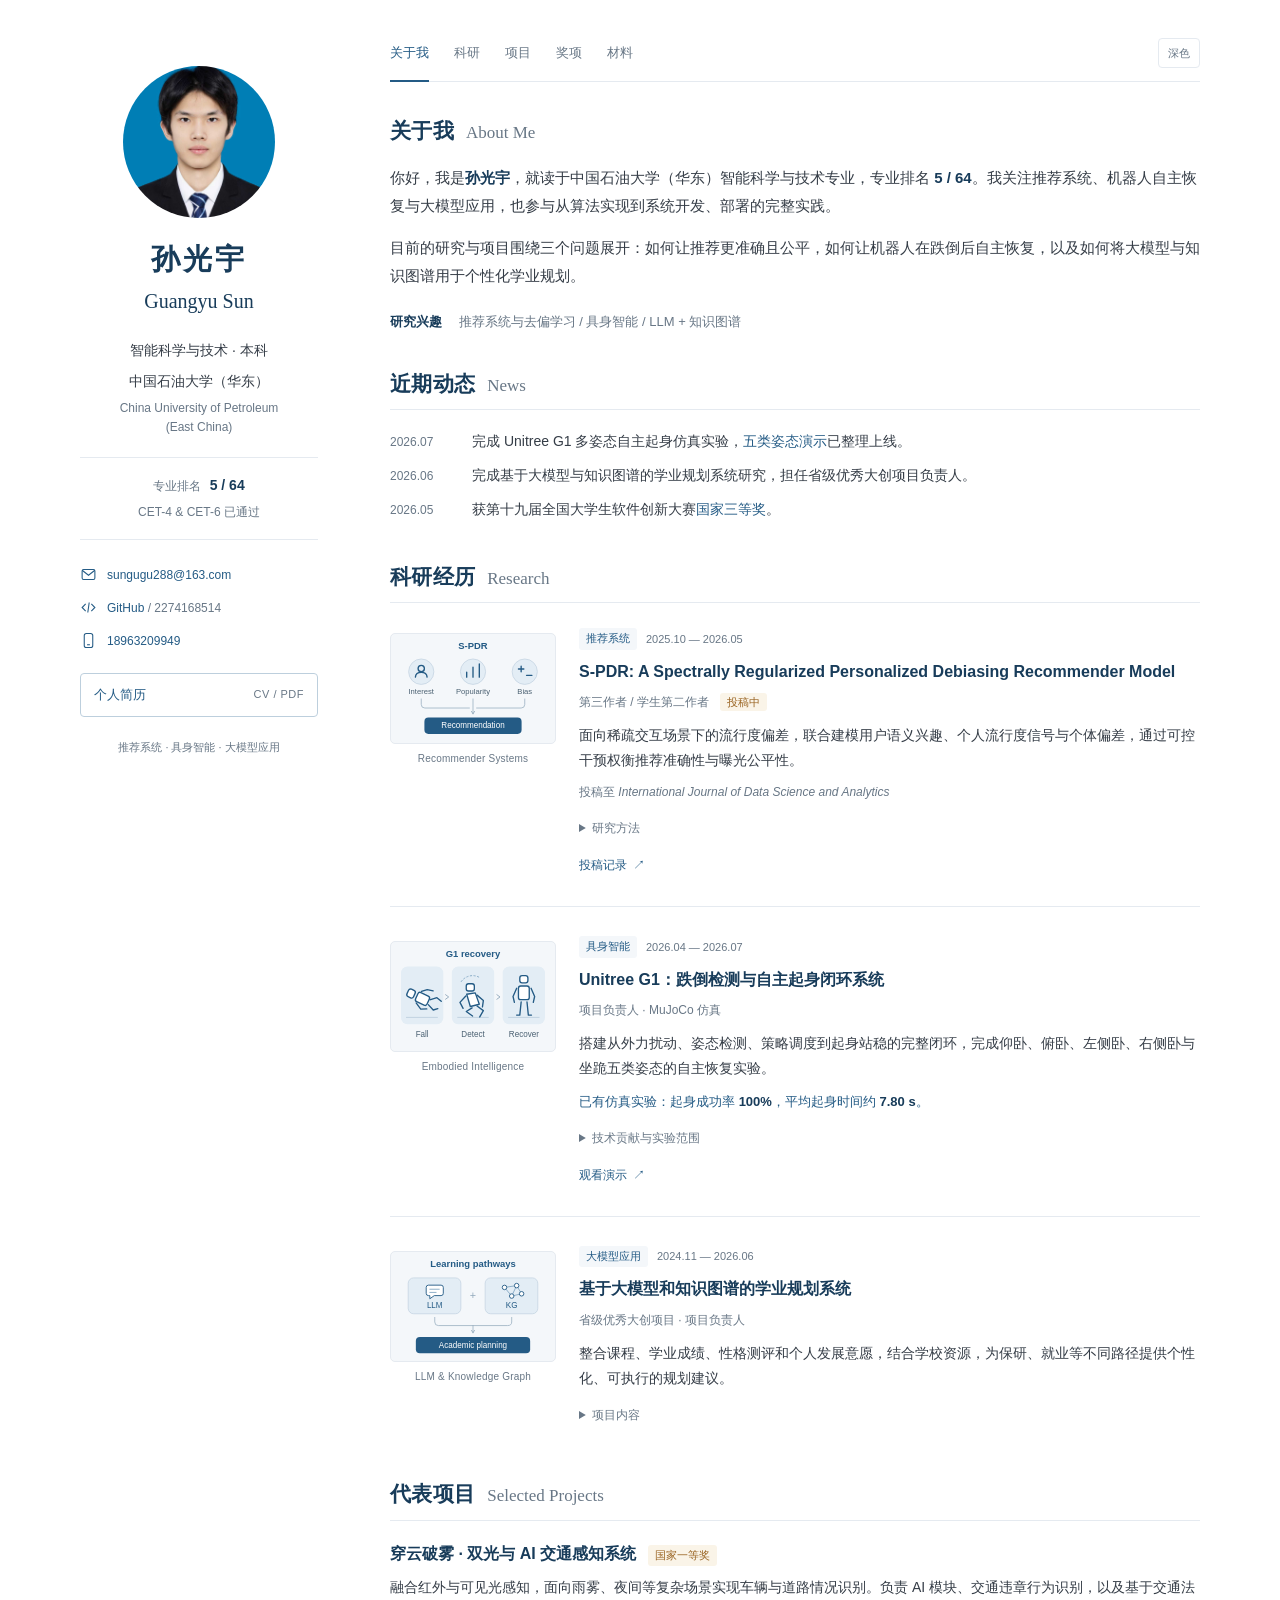
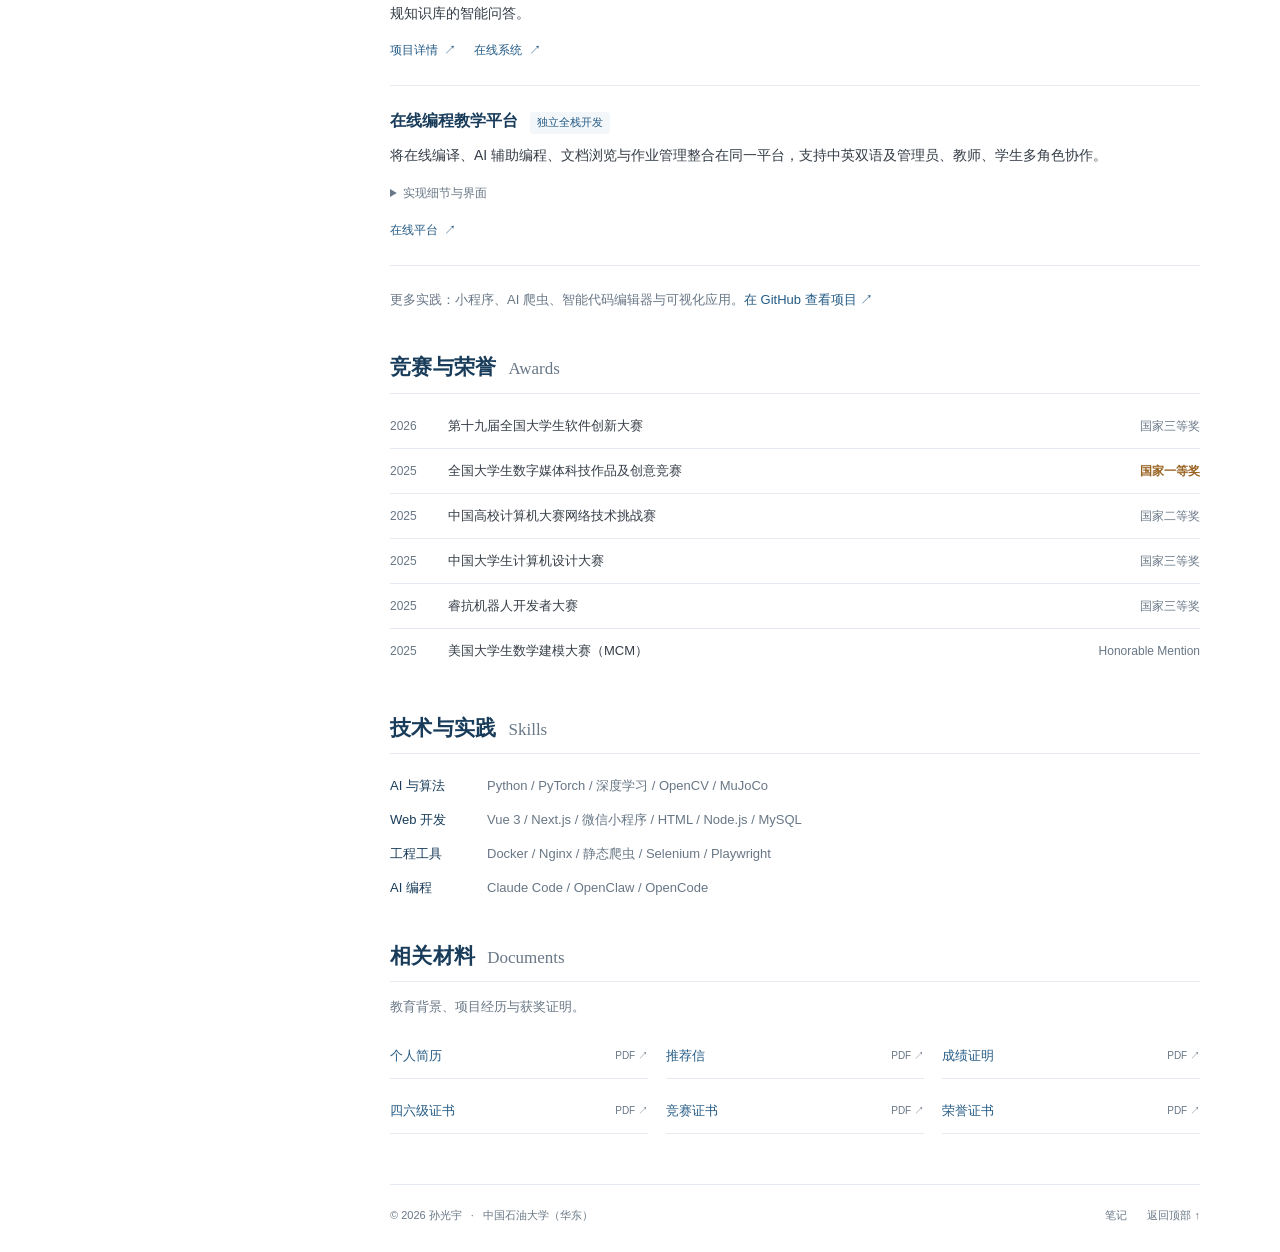
==== index.html @ 255c6a59 "Build academic personal website for GitHub Pages" ====
<!DOCTYPE html>
<html lang="zh-CN">
<head>
    <meta charset="UTF-8">
    <meta name="viewport" content="width=device-width, initial-scale=1.0">
    <meta name="description" content="孙光宇，中国石油大学（华东）智能科学与技术专业。研究兴趣包括推荐系统、具身智能与大模型应用，记录科研经历、项目与竞赛成果。">
    <meta name="theme-color" content="#ffffff">
    <title>孙光宇 Guangyu Sun | 个人主页</title>
    <link rel="icon" href="assets/images/favicon.svg" type="image/svg+xml">
    <link rel="stylesheet" href="css/style.css?v=20260930">
    <script src="js/script.js?v=20260930" defer></script>
</head>
<body id="home">
    <a class="skip-link" href="#about">跳到正文</a>
    <div class="page-wrapper">
        <aside class="sidebar" aria-label="个人资料">
            <div class="profile">
                <img class="avatar" src="assets/images/profile.jpg" alt="孙光宇的照片" width="152" height="152" fetchpriority="high">
                <h1>孙光宇</h1>
                <p class="english-name" lang="en">Guangyu Sun</p>
                <p class="degree">智能科学与技术 · 本科</p>
                <p class="affiliation">中国石油大学（华东）</p>
                <p class="affiliation-en" lang="en">China University of Petroleum<br>(East China)</p>
                <div class="profile-facts">
                    <span>专业排名 <strong>5 / 64</strong></span>
                    <span>CET-4 &amp; CET-6 已通过</span>
                </div>
                <div class="contact" id="contact">
                    <a href="mailto:sungugu288@163.com"><svg viewBox="0 0 24 24" aria-hidden="true"><rect x="3" y="5" width="18" height="14" rx="2"/><path d="m3 6 9 7 9-7"/></svg><span>sungugu288@163.com</span></a>
                    <a href="https://github.com/2274168514" target="_blank" rel="noopener noreferrer"><svg viewBox="0 0 24 24" aria-hidden="true"><path d="m8 7-5 5 5 5m8-10 5 5-5 5m-3-12-2 14"/></svg><span>GitHub <span class="link-hint">/ 2274168514</span></span></a>
                    <a href="tel:18963209949"><svg viewBox="0 0 24 24" aria-hidden="true"><rect x="6" y="2" width="12" height="20" rx="3"/><path d="M10 18h4"/></svg><span>18963209949</span></a>
                </div>
                <a class="cv-link" href="assets/proofs/resume.pdf" target="_blank" rel="noopener noreferrer">个人简历 <span>CV / PDF</span></a>
                <p class="profile-note">推荐系统 · 具身智能 · 大模型应用</p>
            </div>
        </aside>

        <main class="main-content">
            <div class="nav-shell">
                <nav class="main-nav" aria-label="主页导航">
                    <a href="#about" class="active" aria-current="location">关于我</a>
                    <a href="#research">科研</a>
                    <a href="#projects">项目</a>
                    <a href="#achievements">奖项</a>
                    <a href="#materials">材料</a>
                </nav>
                <button class="theme-toggle" type="button" aria-label="切换为深色模式" aria-pressed="false" hidden>深色</button>
            </div>

            <section id="about" class="section about-section" aria-labelledby="about-title">
                <h2 id="about-title">关于我 <span lang="en">About Me</span></h2>
                <p>你好，我是<strong>孙光宇</strong>，就读于中国石油大学（华东）智能科学与技术专业，专业排名 <strong>5 / 64</strong>。我关注推荐系统、机器人自主恢复与大模型应用，也参与从算法实现到系统开发、部署的完整实践。</p>
                <p>目前的研究与项目围绕三个问题展开：如何让推荐更准确且公平，如何让机器人在跌倒后自主恢复，以及如何将大模型与知识图谱用于个性化学业规划。</p>
                <p class="interest-line"><span>研究兴趣</span> 推荐系统与去偏学习 / 具身智能 / LLM + 知识图谱</p>
            </section>

            <section id="news" class="section news-section" aria-labelledby="news-title">
                <h2 id="news-title">近期动态 <span lang="en">News</span></h2>
                <ul class="news-list">
                    <li><time datetime="2026-07">2026.07</time><p>完成 Unitree G1 多姿态自主起身仿真实验，<a href="unitree-g1-videos.html">五类姿态演示</a>已整理上线。</p></li>
                    <li><time datetime="2026-06">2026.06</time><p>完成基于大模型与知识图谱的学业规划系统研究，担任省级优秀大创项目负责人。</p></li>
                    <li><time datetime="2026-05">2026.05</time><p>获第十九届全国大学生软件创新大赛<a href="assets/proofs/competition/software-innovation-third.jpg" target="_blank" rel="noopener noreferrer">国家三等奖</a>。</p></li>
                </ul>
            </section>

            <section id="research" class="section" aria-labelledby="research-title">
                <h2 id="research-title">科研经历 <span lang="en">Research</span></h2>
                <div class="research-list">
                    <article class="work-item">
                        <figure class="work-figure"><img src="assets/images/research-spdr.svg" alt="个性化去偏推荐研究的概念示意图" width="360" height="240" loading="lazy"><figcaption>Recommender Systems</figcaption></figure>
                        <div class="work-content">
                            <div class="work-meta"><span class="tag">推荐系统</span><span class="work-date">2025.10 — 2026.05</span></div>
                            <h3 lang="en">S-PDR: A Spectrally Regularized Personalized Debiasing Recommender Model</h3>
                            <p class="work-role">第三作者 / 学生第二作者 <span class="status">投稿中</span></p>
                            <p>面向稀疏交互场景下的流行度偏差，联合建模用户语义兴趣、个人流行度信号与个体偏差，通过可控干预权衡推荐准确性与曝光公平性。</p>
                            <p class="venue">投稿至 <em lang="en">International Journal of Data Science and Analytics</em></p>
                            <details><summary>研究方法</summary><div class="details-body"><p>利用相似用户邻域建模个人流行度，引入谱正则化超图编码器与显式先验引导解耦预测器，提升稀疏高阶交互下的表示稳定性与细粒度偏差信号分离能力。</p></div></details>
                            <div class="work-links"><a href="assets/proofs/paper/spdr-submission-proof.png" target="_blank" rel="noopener noreferrer">投稿记录 <span aria-hidden="true">↗</span></a></div>
                        </div>
                    </article>

                    <article class="work-item">
                        <figure class="work-figure"><a href="unitree-g1-videos.html" aria-label="查看 Unitree G1 仿真演示"><img src="assets/images/research-g1.svg" alt="从跌倒检测到自主恢复的概念示意图" width="360" height="240" loading="lazy"></a><figcaption>Embodied Intelligence</figcaption></figure>
                        <div class="work-content">
                            <div class="work-meta"><span class="tag">具身智能</span><span class="work-date">2026.04 — 2026.07</span></div>
                            <h3><a href="unitree-g1-videos.html">Unitree G1：跌倒检测与自主起身闭环系统</a></h3>
                            <p class="work-role">项目负责人 · MuJoCo 仿真</p>
                            <p>搭建从外力扰动、姿态检测、策略调度到起身站稳的完整闭环，完成仰卧、俯卧、左侧卧、右侧卧与坐跪五类姿态的自主恢复实验。</p>
                            <p class="result-line">已有仿真实验：起身成功率 <strong>100%</strong>，平均起身时间约 <strong>7.80 s</strong>。</p>
                            <details><summary>技术贡献与实验范围</summary><div class="details-body"><p>负责跌倒触发与检测、姿态识别、起身轨迹调度及控制效果优化。融合 qpos/qvel、躯干姿态、基座与头部高度、足端和身体接触状态，设计基于规则的 fall score 检测机制。</p><p>自主生成多姿态关键帧，通过插值构建 qpos/qvel 参考轨迹库；结合 G1 预训练 ONNX 跟踪器与保护逻辑，设置 pure PPO 失败基线和 guarded residual PPO 残差增强对比。</p><p>合成数据集上的跌倒二分类准确率为 100%，姿态分类准确率约 97.98%。以上指标来自现有仿真与合成数据实验。</p></div></details>
                            <div class="work-links"><a href="unitree-g1-videos.html">观看演示 <span aria-hidden="true">↗</span></a></div>
                        </div>
                    </article>

                    <article class="work-item">
                        <figure class="work-figure"><img src="assets/images/research-planning.svg" alt="大模型与知识图谱用于学业规划的概念示意图" width="360" height="240" loading="lazy"><figcaption>LLM &amp; Knowledge Graph</figcaption></figure>
                        <div class="work-content">
                            <div class="work-meta"><span class="tag">大模型应用</span><span class="work-date">2024.11 — 2026.06</span></div>
                            <h3>基于大模型和知识图谱的学业规划系统</h3>
                            <p class="work-role">省级优秀大创项目 · 项目负责人</p>
                            <p>整合课程、学业成绩、性格测评和个人发展意愿，结合学校资源，为保研、就业等不同路径提供个性化、可执行的规划建议。</p>
                            <details><summary>项目内容</summary><div class="details-body"><p>融合大语言模型与知识图谱，利用多源数据融合和算法推理，将学业认知、性格匹配、学校资源与职业决策连接起来。系统考虑课表、已修课程、成绩、MBTI 测评与个人发展意愿等信息。</p></div></details>
                        </div>
                    </article>
                </div>
            </section>

            <section id="projects" class="section" aria-labelledby="projects-title">
                <h2 id="projects-title">代表项目 <span lang="en">Selected Projects</span></h2>
                <article class="project-item">
                    <div class="project-heading"><h3><a href="project-davis.html">穿云破雾 · 双光与 AI 交通感知系统</a></h3><span class="award-label">国家一等奖</span></div>
                    <p>融合红外与可见光感知，面向雨雾、夜间等复杂场景实现车辆与道路情况识别。负责 AI 模块、交通违章行为识别，以及基于交通法规知识库的智能问答。</p>
                    <div class="work-links"><a href="project-davis.html">项目详情 <span aria-hidden="true">↗</span></a><a href="http://8.221.99.246:2778/" target="_blank" rel="noopener noreferrer">在线系统 <span aria-hidden="true">↗</span></a></div>
                </article>
                <article class="project-item">
                    <div class="project-heading"><h3>在线编程教学平台</h3><span class="tag">独立全栈开发</span></div>
                    <p>将在线编译、AI 辅助编程、文档浏览与作业管理整合在同一平台，支持中英双语及管理员、教师、学生多角色协作。</p>
                    <details><summary>实现细节与界面</summary><div class="details-body"><p>基于 D3.js 实现教学数据可视化，使用 Python 构建后端并优化并发处理，通过 MySQL 管理多角色权限。接入 GLM（智谱 AI），实现 HTML/CSS/JS 实时编译预览、Markdown 渲染、PPT/PDF 浏览、课程管理、作业与提醒，并完成云端部署，支持 1000+ 并发用户稳定访问。</p><a href="assets/images/project-sgy-coder.png" target="_blank" rel="noopener noreferrer"><img class="project-screenshot" src="assets/images/project-sgy-coder.png" alt="在线编程教学平台登录界面" width="1302" height="885" loading="lazy"></a></div></details>
                    <div class="work-links"><a href="http://8.221.99.246:2777/" target="_blank" rel="noopener noreferrer">在线平台 <span aria-hidden="true">↗</span></a></div>
                </article>
                <p class="more-projects">更多实践：小程序、AI 爬虫、智能代码编辑器与可视化应用。<a href="https://github.com/2274168514" target="_blank" rel="noopener noreferrer">在 GitHub 查看项目 <span aria-hidden="true">↗</span></a></p>
            </section>

            <section id="achievements" class="section" aria-labelledby="awards-title">
                <h2 id="awards-title">竞赛与荣誉 <span lang="en">Awards</span></h2>
                <ul class="award-list">
                    <li><time datetime="2026">2026</time><div><a href="assets/proofs/competition/software-innovation-third.jpg" target="_blank" rel="noopener noreferrer">第十九届全国大学生软件创新大赛</a><span class="award-result">国家三等奖</span></div></li>
                    <li><time datetime="2025">2025</time><div><a href="assets/proofs/competition/digital-media-first.jpg" target="_blank" rel="noopener noreferrer">全国大学生数字媒体科技作品及创意竞赛</a><span class="award-result highlight">国家一等奖</span></div></li>
                    <li><time datetime="2025">2025</time><div><a href="assets/proofs/competition/network-second.jpg" target="_blank" rel="noopener noreferrer">中国高校计算机大赛网络技术挑战赛</a><span class="award-result">国家二等奖</span></div></li>
                    <li><time datetime="2025">2025</time><div><a href="assets/proofs/competition/computer-design-third.jpg" target="_blank" rel="noopener noreferrer">中国大学生计算机设计大赛</a><span class="award-result">国家三等奖</span></div></li>
                    <li><time datetime="2025">2025</time><div><a href="assets/proofs/competition/raicom-third.jpg" target="_blank" rel="noopener noreferrer">睿抗机器人开发者大赛</a><span class="award-result">国家三等奖</span></div></li>
                    <li><time datetime="2025">2025</time><div><a href="assets/proofs/competition/mcm-h.pdf" target="_blank" rel="noopener noreferrer">美国大学生数学建模大赛（MCM）</a><span class="award-result">Honorable Mention</span></div></li>
                </ul>
            </section>

            <section id="skills" class="section" aria-labelledby="skills-title">
                <h2 id="skills-title">技术与实践 <span lang="en">Skills</span></h2>
                <dl class="skill-list">
                    <div><dt>AI 与算法</dt><dd>Python / PyTorch / 深度学习 / OpenCV / MuJoCo</dd></div>
                    <div><dt>Web 开发</dt><dd>Vue 3 / Next.js / 微信小程序 / HTML / Node.js / MySQL</dd></div>
                    <div><dt>工程工具</dt><dd>Docker / Nginx / 静态爬虫 / Selenium / Playwright</dd></div>
                    <div><dt>AI 编程</dt><dd>Claude Code / OpenClaw / OpenCode</dd></div>
                </dl>
            </section>

            <section id="materials" class="section" aria-labelledby="materials-title">
                <h2 id="materials-title">相关材料 <span lang="en">Documents</span></h2>
                <p class="section-intro">教育背景、项目经历与获奖证明。</p>
                <div class="document-list">
                    <a href="assets/proofs/resume.pdf" target="_blank" rel="noopener noreferrer"><span>个人简历</span><span>PDF ↗</span></a>
                    <a href="assets/proofs/recommendation-letter.pdf" target="_blank" rel="noopener noreferrer"><span>推荐信</span><span>PDF ↗</span></a>
                    <a href="assets/proofs/grades.pdf" target="_blank" rel="noopener noreferrer"><span>成绩证明</span><span>PDF ↗</span></a>
                    <a href="assets/proofs/cet.pdf" target="_blank" rel="noopener noreferrer"><span>四六级证书</span><span>PDF ↗</span></a>
                    <a href="assets/proofs/competition/competition-certificates.pdf" target="_blank" rel="noopener noreferrer"><span>竞赛证书</span><span>PDF ↗</span></a>
                    <a href="assets/proofs/honor-certificates.pdf" target="_blank" rel="noopener noreferrer"><span>荣誉证书</span><span>PDF ↗</span></a>
                </div>
            </section>

            <footer class="footer"><p>© 2026 孙光宇 <span>·</span> 中国石油大学（华东）</p><div><a href="blog.html">笔记</a><a href="#home">返回顶部 ↑</a></div></footer>
        </main>
    </div>
</body>
</html>
---- css/style.css ----
:root {
    color-scheme: light;
    --bg: #fff; --text: #353d47; --heading: #183c5a; --muted: #687786;
    --blue: #245b85; --blue-hover: #123f63; --line: #e5eaf0; --soft: #f4f7fa;
    --gold: #996321; --gold-bg: #faf4e8;
}
html[data-theme="dark"] {
    color-scheme: dark;
    --bg: #171d24; --text: #d3dbe4; --heading: #e5edf7; --muted: #a3b1bf;
    --blue: #90c5ed; --blue-hover: #bddfff; --line: #303c48; --soft: #202a35;
    --gold: #dfbc7c; --gold-bg: #322c23;
}
* { box-sizing: border-box; }
html { scroll-behavior: smooth; scroll-padding-top: 92px; }
body { margin: 0; background: var(--bg); color: var(--text); font-family: -apple-system, BlinkMacSystemFont, "Segoe UI", "Microsoft YaHei", "PingFang SC", sans-serif; font-size: 15px; line-height: 1.85; -webkit-font-smoothing: antialiased; }
img { display: block; max-width: 100%; height: auto; }
a { color: var(--blue); text-decoration: none; text-underline-offset: 4px; }
a:hover { color: var(--blue-hover); text-decoration: underline; }
button, summary { -webkit-tap-highlight-color: transparent; }
a:focus-visible, button:focus-visible, summary:focus-visible { outline: 2px solid var(--blue); outline-offset: 5px; border-radius: 2px; }
strong { color: var(--heading); font-weight: 600; }
p { margin: 0 0 15px; }
h1, h2, h3 { color: var(--heading); }
.skip-link { position: fixed; top: -100px; left: 16px; z-index: 10; background: var(--bg); padding: 10px 18px; border: 1px solid var(--line); }
.skip-link:focus { top: 10px; }
.page-wrapper { width: min(1120px, calc(100% - 80px)); margin: 0 auto; display: grid; grid-template-columns: 238px minmax(0, 1fr); gap: 72px; align-items: start; }
.sidebar { position: sticky; top: 42px; margin-top: 66px; }
.profile { text-align: center; }
.avatar { width: 152px; height: 152px; object-fit: cover; object-position: 50% 30%; border-radius: 50%; margin: 0 auto 21px; }
.profile h1 { font-size: 29px; letter-spacing: 3px; font-weight: 650; margin: 0; line-height: 1.4; }
.english-name { font-size: 20px; color: var(--heading); margin: 3px 0 18px; font-family: Georgia, "Times New Roman", serif; }
.degree { font-size: 14px; margin-bottom: 6px; }
.affiliation { font-size: 14px; margin-bottom: 4px; }
.affiliation-en { font-size: 12px; line-height: 1.55; color: var(--muted); margin-bottom: 20px; }
.profile-facts { padding: 15px 0; border-top: 1px solid var(--line); border-bottom: 1px solid var(--line); font-size: 12px; color: var(--muted); display: flex; flex-direction: column; gap: 3px; }
.profile-facts strong { margin-left: 5px; font-size: 14px; }
.contact { display: grid; gap: 9px; margin: 23px 0 20px; text-align: left; }
.contact a { display: flex; align-items: center; gap: 10px; font-size: 12px; min-height: 24px; overflow-wrap: anywhere; }
.contact svg { width: 17px; height: 17px; stroke: currentColor; stroke-width: 1.5; fill: none; flex-shrink: 0; }
.link-hint { color: var(--muted); }
.cv-link { display: flex; align-items: center; justify-content: space-between; padding: 9px 13px; font-size: 13px; border: 1px solid #bdcfdd; border-radius: 4px; }
.cv-link:hover { background: var(--soft); text-decoration: none; }
.cv-link span { font-size: 11px; color: var(--muted); letter-spacing: .5px; }
.profile-note { margin-top: 20px; color: var(--muted); font-size: 11px; }
.main-content { min-width: 0; padding-top: 25px; }
.nav-shell { position: sticky; top: 0; z-index: 5; display: flex; gap: 18px; align-items: center; background: var(--bg); border-bottom: 1px solid var(--line); padding: 13px 0; margin-bottom: 33px; }
.main-nav { display: flex; align-items: center; flex: 1; gap: 25px; }
.main-nav a { position: relative; color: var(--muted); white-space: nowrap; font-size: 13px; line-height: 30px; }
.main-nav a:hover, .main-nav a.active { color: var(--blue); text-decoration: none; }
.main-nav a.active::after { content: ""; position: absolute; height: 2px; background: var(--blue); left: 0; right: 0; bottom: -14px; }
.theme-toggle { flex-shrink: 0; border: 1px solid var(--line); border-radius: 4px; padding: 4px 9px; background: var(--bg); color: var(--muted); font: inherit; font-size: 11px; cursor: pointer; }
.theme-toggle:hover { color: var(--blue); border-color: var(--blue); }
.section { margin-bottom: 39px; scroll-margin-top: 6px; }
h2 { font-size: 21px; font-weight: 650; letter-spacing: .3px; margin: 0 0 20px; padding-bottom: 10px; border-bottom: 1px solid var(--line); line-height: 1.5; display: flex; align-items: baseline; gap: 12px; }
h2 > span { font-family: Georgia, "Times New Roman", serif; font-weight: 400; letter-spacing: 0; font-size: 17px; color: var(--muted); }
.about-section h2 { border: 0; padding-bottom: 0; margin-bottom: 17px; }
.about-section { margin-bottom: 34px; }
.interest-line { color: var(--muted); font-size: 13px; margin-top: 20px; }
.interest-line > span { color: var(--heading); font-weight: 600; margin-right: 13px; }
.news-list { padding: 0; margin: 0; list-style: none; }
.news-list li { display: grid; grid-template-columns: 68px 1fr; gap: 14px; margin-bottom: 10px; align-items: baseline; font-size: 14px; line-height: 1.7; }
.news-list time { font-size: 12px; color: var(--muted); font-variant-numeric: tabular-nums; }
.news-list p { margin: 0; }
.work-item { display: grid; grid-template-columns: 166px minmax(0, 1fr); gap: 23px; padding: 5px 0 28px; margin-bottom: 24px; border-bottom: 1px solid var(--line); }
.work-item:last-child { margin-bottom: 0; padding-bottom: 0; border-bottom: 0; }
.work-figure { margin: 5px 0 0; }
.work-figure img { width: 100%; border-radius: 5px; border: 1px solid var(--line); background: #f4f7fa; aspect-ratio: 3 / 2; object-fit: contain; }
.work-figure a:hover img { border-color: var(--blue); }
.work-figure figcaption { color: var(--muted); text-align: center; font-size: 10px; letter-spacing: .2px; margin-top: 8px; line-height: 1.4; }
.work-meta { display: flex; align-items: center; gap: 9px; flex-wrap: wrap; margin-bottom: 9px; line-height: 1.5; }
.work-date { color: var(--muted); font-size: 11px; }
.tag, .status, .award-label { font-size: 11px; padding: 3px 7px; border-radius: 3px; background: var(--soft); color: var(--blue); white-space: nowrap; line-height: 1.4; }
h3 { font-size: 16px; font-weight: 600; line-height: 1.6; margin: 0 0 8px; }
h3 a { color: var(--heading); }
.work-content p { font-size: 14px; line-height: 1.8; margin-bottom: 9px; }
.work-content .work-role { color: var(--muted); font-size: 12px; }
.status { color: var(--gold); background: var(--gold-bg); margin-left: 8px; }
.work-content .venue { color: var(--muted); font-size: 12px; }
.work-content .result-line { color: var(--blue); font-size: 13px; }
details { margin: 10px 0; font-size: 12px; }
summary { color: var(--muted); cursor: pointer; width: fit-content; padding: 3px 0; }
summary:hover, details[open] > summary { color: var(--blue); }
.details-body { margin-top: 10px; padding: 10px 14px; border-left: 2px solid var(--line); background: var(--soft); }
.details-body p { font-size: 13px; margin-bottom: 9px; }
.details-body p:last-child { margin-bottom: 0; }
.work-links { display: flex; flex-wrap: wrap; gap: 8px 18px; margin-top: 10px; font-size: 12px; font-weight: 500; }
.work-links a { padding: 2px 0; }
.work-links span { font-size: 12px; margin-left: 3px; }
.project-item { border-bottom: 1px solid var(--line); padding-bottom: 22px; margin-bottom: 22px; }
.project-heading { display: flex; flex-wrap: wrap; align-items: baseline; gap: 7px 12px; margin-bottom: 9px; }
.project-heading h3 { margin: 0; }
.award-label { color: var(--gold); background: var(--gold-bg); }
.project-item > p { font-size: 14px; margin-bottom: 10px; }
.project-screenshot { width: min(100%, 480px); margin: 15px auto 2px; border: 1px solid var(--line); border-radius: 4px; }
.more-projects { font-size: 13px; color: var(--muted); }
.award-list { list-style: none; margin: 0; padding: 0; }
.award-list li { display: grid; grid-template-columns: 45px 1fr; gap: 13px; font-size: 13px; padding: 10px 0; border-bottom: 1px solid var(--line); }
.award-list li:first-child { padding-top: 0; }
.award-list li:last-child { border-bottom: 0; }
.award-list time { color: var(--muted); font-size: 12px; padding-top: 1px; font-variant-numeric: tabular-nums; }
.award-list li > div { display: flex; align-items: baseline; justify-content: space-between; flex-wrap: wrap; gap: 4px 12px; }
.award-list a { color: var(--text); }
.award-list a:hover { color: var(--blue); }
.award-result { color: var(--muted); font-size: 12px; }
.award-result.highlight { color: var(--gold); font-weight: 600; }
.skill-list { margin: 0; font-size: 13px; }
.skill-list > div { display: grid; grid-template-columns: 82px 1fr; gap: 15px; margin-bottom: 10px; }
.skill-list dt { color: var(--heading); font-weight: 500; }
.skill-list dd { margin: 0; color: var(--muted); }
.section-intro { font-size: 13px; color: var(--muted); margin-top: -7px; }
.document-list { display: grid; grid-template-columns: repeat(3, minmax(0, 1fr)); gap: 10px 18px; }
.document-list a { display: flex; align-items: center; justify-content: space-between; gap: 8px; padding: 10px 0; border-bottom: 1px solid var(--line); font-size: 13px; }
.document-list a > span:last-child { font-size: 10px; color: var(--muted); white-space: nowrap; }
.footer { display: flex; align-items: center; justify-content: space-between; flex-wrap: wrap; gap: 10px; margin-top: 50px; padding: 20px 0 27px; border-top: 1px solid var(--line); font-size: 11px; color: var(--muted); }
.footer p { margin: 0; }
.footer p > span { margin: 0 6px; }
.footer > div { display: flex; gap: 20px; }
.footer a { color: var(--muted); }
@media (min-width: 1440px) { .page-wrapper { gap: 85px; } }
@media (max-width: 1050px) { .page-wrapper { width: calc(100% - 56px); grid-template-columns: 212px minmax(0, 1fr); gap: 40px; } .work-item { grid-template-columns: 138px minmax(0, 1fr); gap: 18px; } .main-nav { gap: 20px; } .work-meta { gap: 7px; } }
@media (max-height: 760px) and (min-width: 781px) { .sidebar { position: static; } }
@media (max-width: 780px) {
    html { scroll-padding-top: 82px; }
    .page-wrapper { display: block; width: calc(100% - 48px); max-width: 640px; }
    .sidebar { position: static; margin-top: 32px; }
    .profile { display: grid; grid-template-columns: 112px minmax(0, 1fr); gap: 0 24px; text-align: left; }
    .avatar { grid-column: 1; grid-row: 1 / 6; width: 108px; height: 108px; margin: 4px 0 0; }
    .profile h1 { grid-column: 2; font-size: 25px; letter-spacing: 2px; }
    .english-name { grid-column: 2; margin: 0 0 6px; font-size: 18px; }
    .degree, .affiliation { grid-column: 2; margin-bottom: 2px; font-size: 12px; }
    .affiliation-en { display: none; }
    .profile-facts { grid-column: 1 / -1; flex-direction: row; flex-wrap: wrap; gap: 6px 20px; border-top: 0; padding: 15px 0 12px; margin-top: 12px; }
    .contact { grid-column: 1 / -1; display: flex; flex-wrap: wrap; gap: 7px 18px; margin: 13px 0; }
    .contact a { font-size: 11px; }
    .cv-link { grid-column: 1 / -1; width: 205px; padding: 6px 11px; font-size: 12px; }
    .profile-note { display: none; }
    .main-content { padding-top: 12px; }
    .nav-shell { margin-bottom: 27px; padding: 12px 0; }
    .main-nav { gap: 24px; }
    .main-nav a.active::after { bottom: -13px; }
    .section { margin-bottom: 32px; }
    .work-item { grid-template-columns: 140px minmax(0, 1fr); gap: 20px; }
    .footer { margin-top: 35px; }
}
@media (max-width: 480px) {
    body { font-size: 14px; }
    .page-wrapper { width: calc(100% - 36px); }
    .profile { column-gap: 18px; grid-template-columns: 94px minmax(0, 1fr); }
    .avatar { width: 90px; height: 90px; }
    .main-nav { gap: 0; justify-content: space-between; }
    .nav-shell { gap: 15px; }
    .main-nav a { font-size: 12px; }
    .theme-toggle { font-size: 10px; padding: 4px 7px; }
    h2 { font-size: 19px; gap: 10px; }
    h2 > span { font-size: 15px; }
    .interest-line { line-height: 1.9; }
    .interest-line > span { display: block; margin-bottom: 3px; }
    .news-list li { grid-template-columns: 57px 1fr; gap: 10px; font-size: 13px; }
    .news-list time { font-size: 11px; }
    .work-item { grid-template-columns: 1fr; gap: 15px; padding-top: 0; }
    .work-figure { display: none; }
    h3 { font-size: 16px; }
    .award-list li { grid-template-columns: 37px 1fr; gap: 10px; }
    .award-list li > div { display: block; }
    .award-result { display: block; margin-top: 2px; }
    .skill-list > div { grid-template-columns: 72px 1fr; gap: 10px; }
    .document-list { grid-template-columns: repeat(2, minmax(0, 1fr)); gap: 5px 20px; }
    .footer { font-size: 10px; }
}
@media (prefers-reduced-motion: reduce) { html { scroll-behavior: auto; } }
@media print { .page-wrapper { display: block; width: 100%; } .sidebar { position: static; margin: 0 0 25px; } .nav-shell, .theme-toggle, .skip-link { display: none; } .profile { text-align: left; } .avatar { float: right; width: 100px; height: 100px; } .contact, .profile-facts { display: flex; flex-direction: row; gap: 20px; border: 0; } .cv-link, .profile-note, .affiliation-en { display: none; } .section { break-inside: avoid; } body { font-size: 11pt; } }
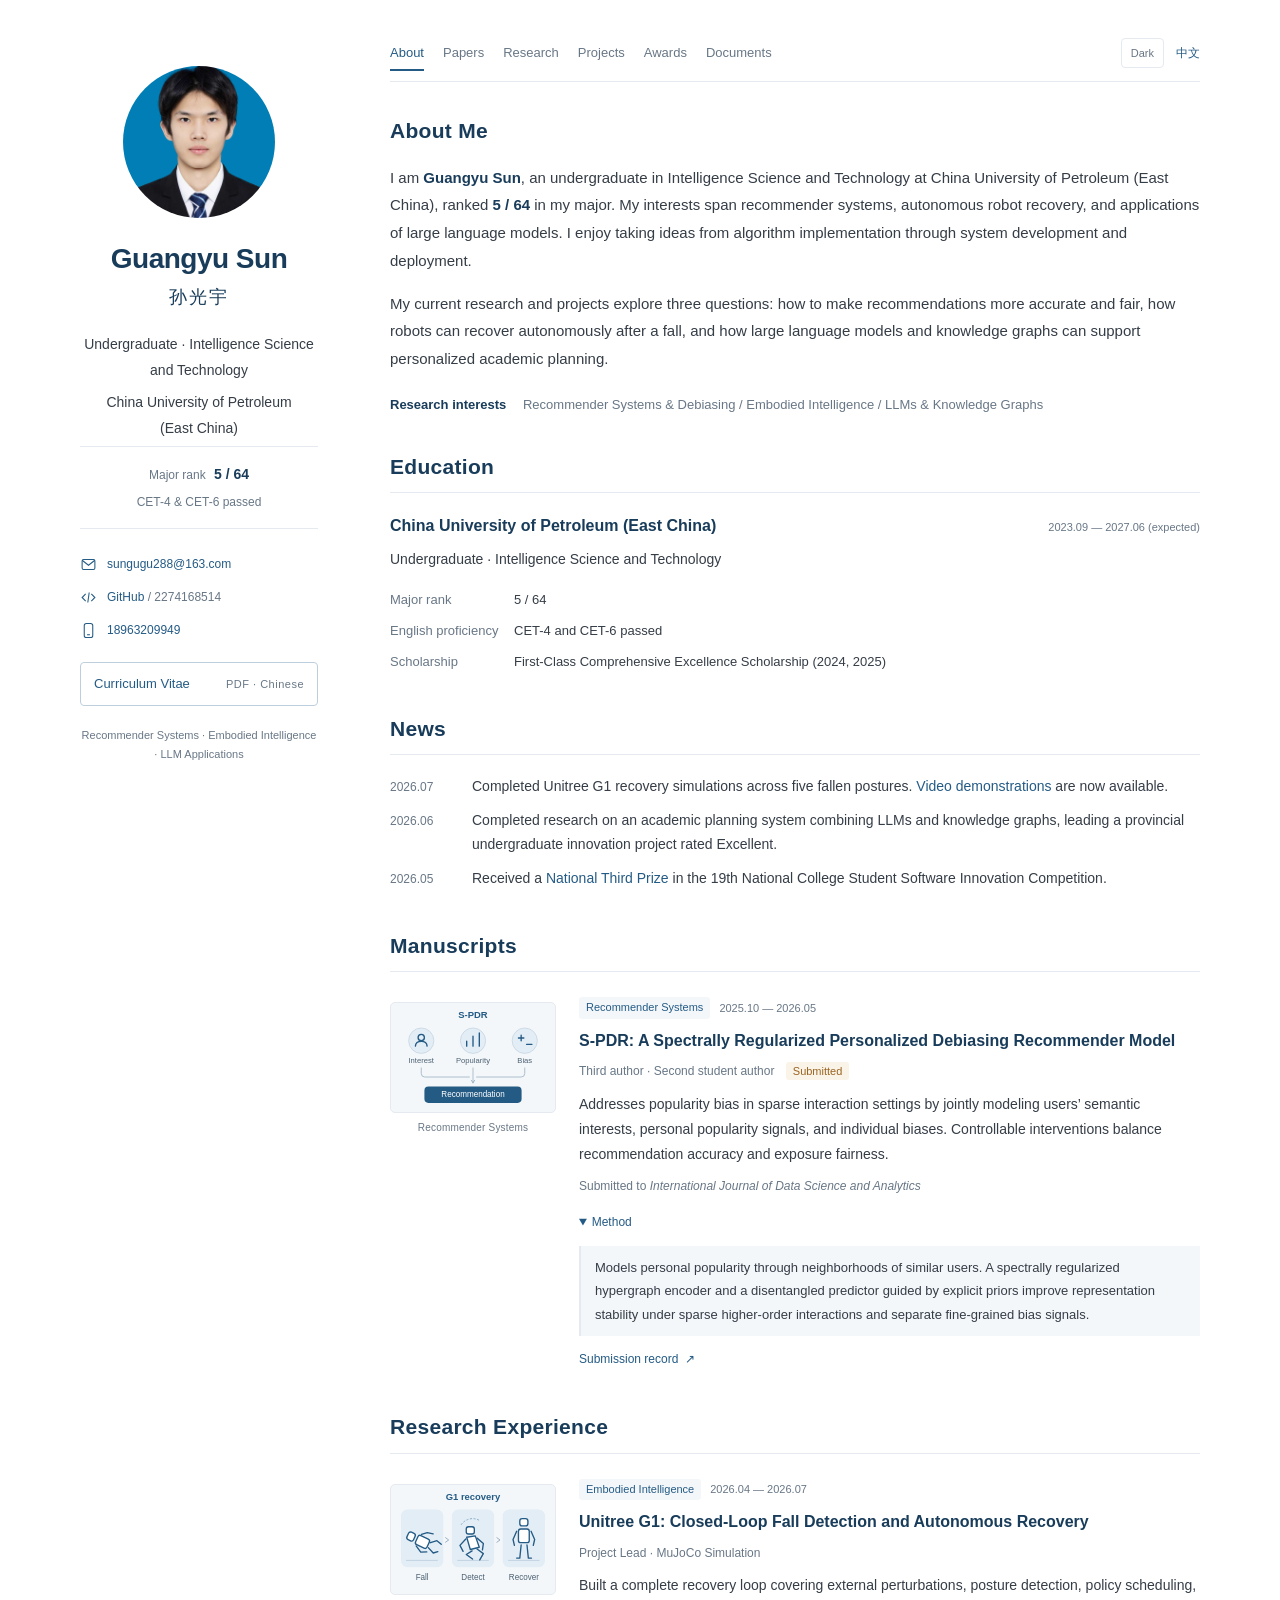
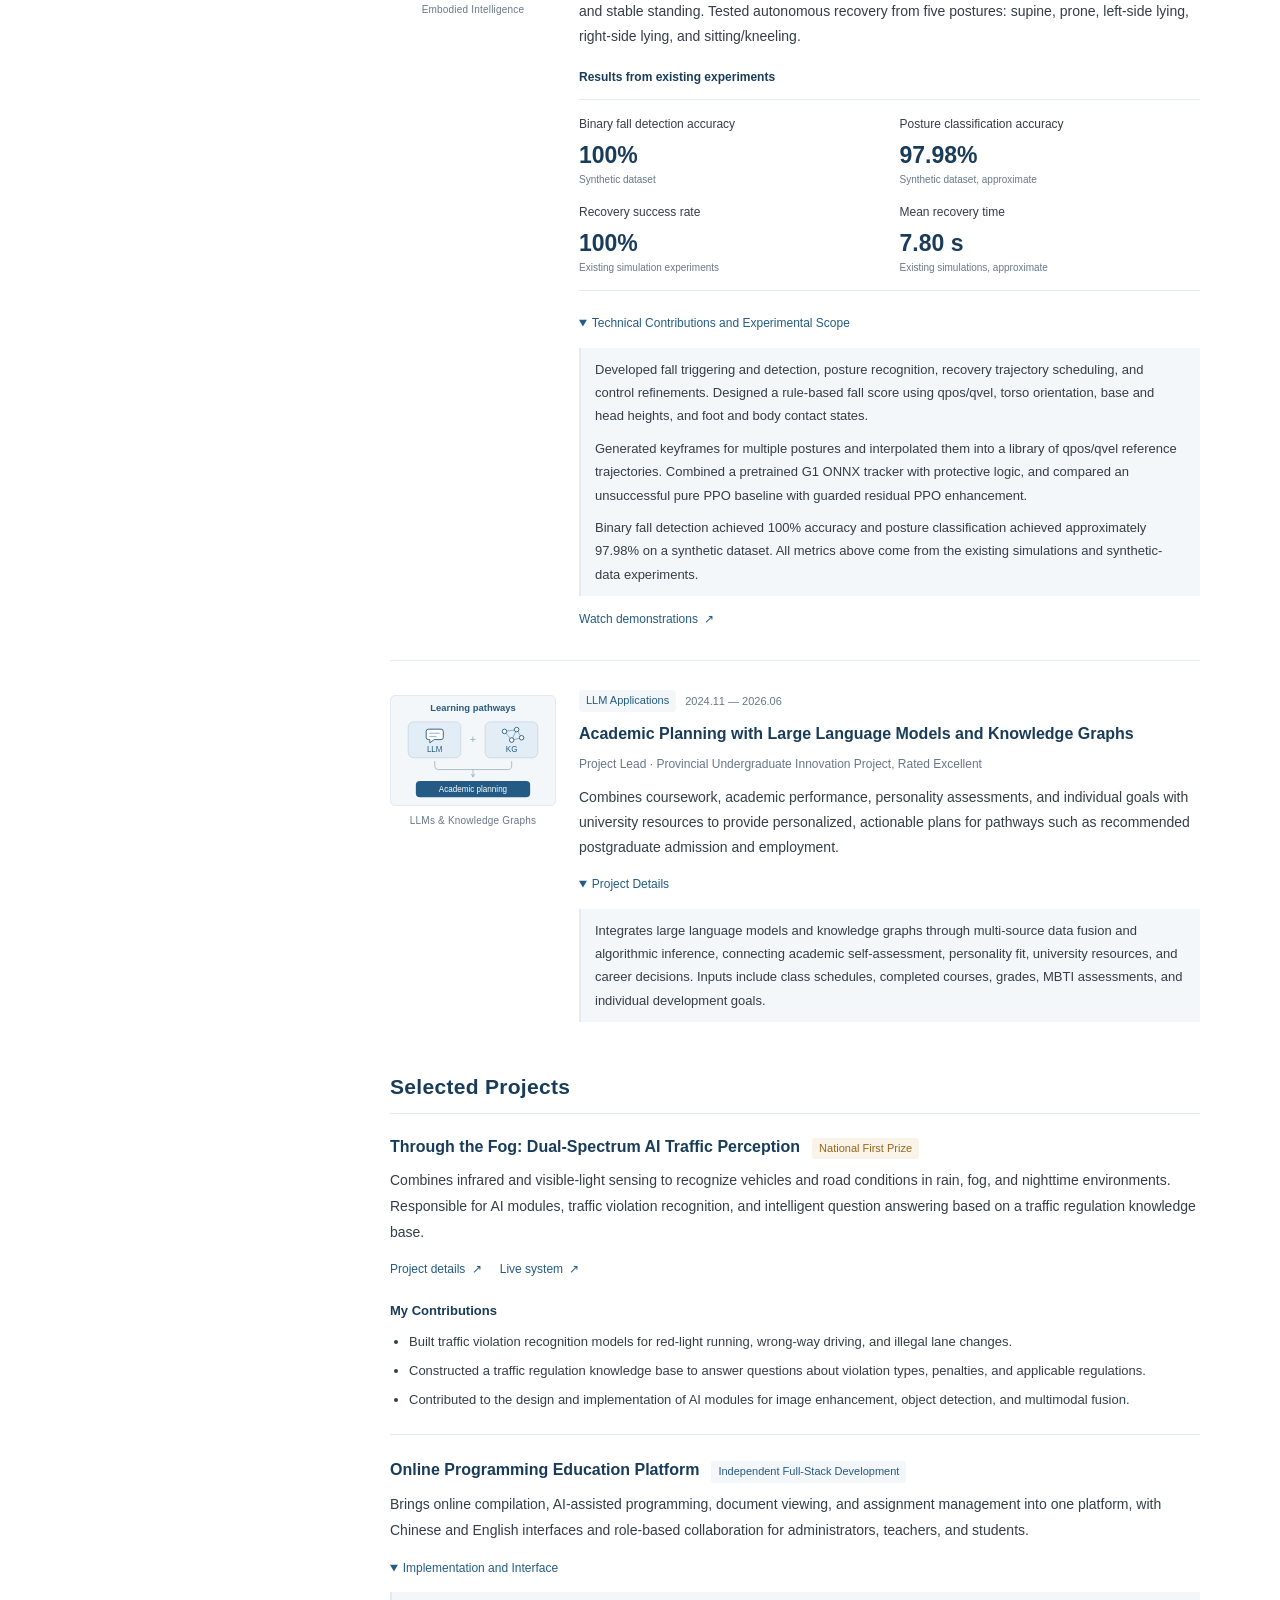
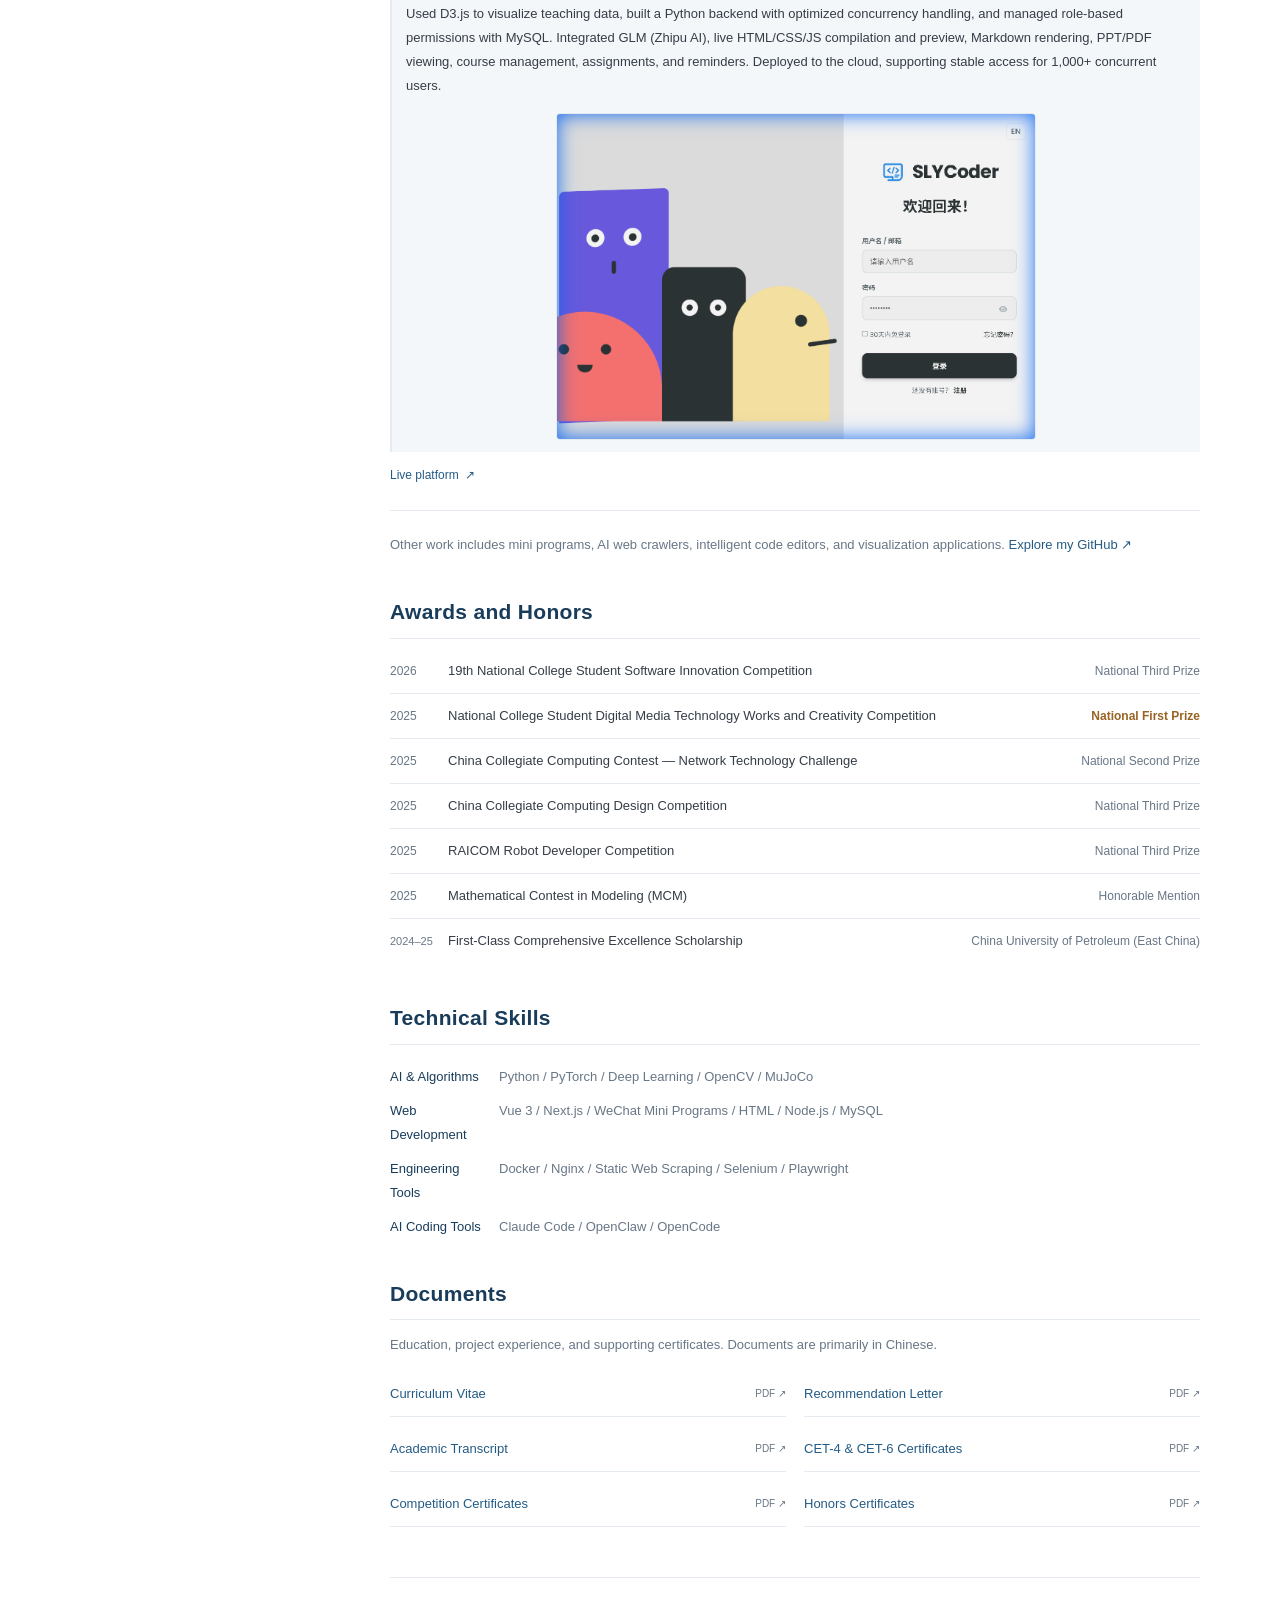
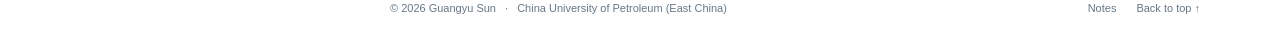
==== commit 3fbdde0c: "Make English the default and expand bilingual academic content" ====
--- a/index.html
+++ b/index.html
@@ -1,162 +1,202 @@
 <!DOCTYPE html>
-<html lang="zh-CN">
+<html lang="en">
 <head>
-    <meta charset="UTF-8">
+    <meta charset="utf-8">
     <meta name="viewport" content="width=device-width, initial-scale=1.0">
-    <meta name="description" content="孙光宇，中国石油大学（华东）智能科学与技术专业。研究兴趣包括推荐系统、具身智能与大模型应用，记录科研经历、项目与竞赛成果。">
+    <meta name="description" content="Guangyu Sun, an undergraduate in Intelligence Science and Technology at China University of Petroleum (East China). Research interests include recommender systems, embodied intelligence, and applications of large language models.">
     <meta name="theme-color" content="#ffffff">
-    <title>孙光宇 Guangyu Sun | 个人主页</title>
+    <title>Guangyu Sun | Academic Homepage</title>
     <link rel="icon" href="assets/images/favicon.svg" type="image/svg+xml">
-    <link rel="stylesheet" href="css/style.css?v=20260930">
-    <script src="js/script.js?v=20260930" defer></script>
+    <link rel="stylesheet" href="css/style.css?v=20260930-en">
+    <script src="js/script.js?v=20260930-en" defer></script>
+    <link rel="alternate" hreflang="en" href="https://2274168514.github.io/">
+    <link rel="alternate" hreflang="zh-CN" href="https://2274168514.github.io/zh/">
+    <link rel="alternate" hreflang="x-default" href="https://2274168514.github.io/">
 </head>
 <body id="home">
-    <a class="skip-link" href="#about">跳到正文</a>
+    <a class="skip-link" href="#about">Skip to content</a>
     <div class="page-wrapper">
-        <aside class="sidebar" aria-label="个人资料">
+        <aside class="sidebar" aria-label="Profile">
             <div class="profile">
-                <img class="avatar" src="assets/images/profile.jpg" alt="孙光宇的照片" width="152" height="152" fetchpriority="high">
-                <h1>孙光宇</h1>
-                <p class="english-name" lang="en">Guangyu Sun</p>
-                <p class="degree">智能科学与技术 · 本科</p>
-                <p class="affiliation">中国石油大学（华东）</p>
-                <p class="affiliation-en" lang="en">China University of Petroleum<br>(East China)</p>
+                <img class="avatar" src="assets/images/profile.jpg" alt="Portrait of Guangyu Sun" width="152" height="152" fetchpriority="high">
+                <h1>Guangyu Sun</h1>
+                <p class="english-name" lang="zh-CN">孙光宇</p>
+                <p class="degree">Undergraduate · Intelligence Science and Technology</p>
+                <p class="affiliation">China University of Petroleum<br>(East China)</p>
                 <div class="profile-facts">
-                    <span>专业排名 <strong>5 / 64</strong></span>
-                    <span>CET-4 &amp; CET-6 已通过</span>
+                    <span>Major rank <strong>5 / 64</strong></span>
+                    <span>CET-4 &amp; CET-6 passed</span>
                 </div>
                 <div class="contact" id="contact">
-                    <a href="mailto:sungugu288@163.com"><svg viewBox="0 0 24 24" aria-hidden="true"><rect x="3" y="5" width="18" height="14" rx="2"/><path d="m3 6 9 7 9-7"/></svg><span>sungugu288@163.com</span></a>
-                    <a href="https://github.com/2274168514" target="_blank" rel="noopener noreferrer"><svg viewBox="0 0 24 24" aria-hidden="true"><path d="m8 7-5 5 5 5m8-10 5 5-5 5m-3-12-2 14"/></svg><span>GitHub <span class="link-hint">/ 2274168514</span></span></a>
-                    <a href="tel:18963209949"><svg viewBox="0 0 24 24" aria-hidden="true"><rect x="6" y="2" width="12" height="20" rx="3"/><path d="M10 18h4"/></svg><span>18963209949</span></a>
-                </div>
-                <a class="cv-link" href="assets/proofs/resume.pdf" target="_blank" rel="noopener noreferrer">个人简历 <span>CV / PDF</span></a>
-                <p class="profile-note">推荐系统 · 具身智能 · 大模型应用</p>
+                    <a href="mailto:sungugu288@163.com"><svg aria-hidden="true" viewBox="0 0 24 24"><rect height="14" rx="2" width="18" x="3" y="5"></rect><path d="m3 6 9 7 9-7"></path></svg><span>sungugu288@163.com</span></a>
+                    <a href="https://github.com/2274168514" rel="noopener noreferrer" target="_blank"><svg aria-hidden="true" viewBox="0 0 24 24"><path d="m8 7-5 5 5 5m8-10 5 5-5 5m-3-12-2 14"></path></svg><span>GitHub <span class="link-hint">/ 2274168514</span></span></a>
+                    <a href="tel:18963209949"><svg aria-hidden="true" viewBox="0 0 24 24"><rect height="20" rx="3" width="12" x="6" y="2"></rect><path d="M10 18h4"></path></svg><span>18963209949</span></a>
+                </div>
+                <a class="cv-link" href="assets/proofs/resume.pdf" rel="noopener noreferrer" target="_blank">Curriculum Vitae <span>PDF · Chinese</span></a>
+                <p class="profile-note">Recommender Systems · Embodied Intelligence · LLM Applications</p>
             </div>
         </aside>
-
         <main class="main-content">
             <div class="nav-shell">
-                <nav class="main-nav" aria-label="主页导航">
-                    <a href="#about" class="active" aria-current="location">关于我</a>
-                    <a href="#research">科研</a>
-                    <a href="#projects">项目</a>
-                    <a href="#achievements">奖项</a>
-                    <a href="#materials">材料</a>
+                <nav class="main-nav" aria-label="Main navigation">
+                    <a class="active" aria-current="location" href="#about">About</a>
+                    <a href="#publications">Papers</a>
+                    <a href="#research">Research</a>
+                    <a href="#projects">Projects</a>
+                    <a href="#achievements">Awards</a>
+                    <a href="#materials">Documents</a>
                 </nav>
-                <button class="theme-toggle" type="button" aria-label="切换为深色模式" aria-pressed="false" hidden>深色</button>
+                <div class="nav-actions">
+                    <button class="theme-toggle" type="button" aria-label="Switch to dark mode" aria-pressed="false" hidden>Dark</button>
+                    <a class="language-link" href="zh/index.html" hreflang="zh-CN" lang="zh-CN" aria-label="Switch to Chinese">中文</a>
+                </div>
             </div>
 
-            <section id="about" class="section about-section" aria-labelledby="about-title">
-                <h2 id="about-title">关于我 <span lang="en">About Me</span></h2>
-                <p>你好，我是<strong>孙光宇</strong>，就读于中国石油大学（华东）智能科学与技术专业，专业排名 <strong>5 / 64</strong>。我关注推荐系统、机器人自主恢复与大模型应用，也参与从算法实现到系统开发、部署的完整实践。</p>
-                <p>目前的研究与项目围绕三个问题展开：如何让推荐更准确且公平，如何让机器人在跌倒后自主恢复，以及如何将大模型与知识图谱用于个性化学业规划。</p>
-                <p class="interest-line"><span>研究兴趣</span> 推荐系统与去偏学习 / 具身智能 / LLM + 知识图谱</p>
-            </section>
-
-            <section id="news" class="section news-section" aria-labelledby="news-title">
-                <h2 id="news-title">近期动态 <span lang="en">News</span></h2>
+            <section class="section about-section" id="about" aria-labelledby="about-title">
+                <h2 id="about-title">About Me</h2>
+                <p>I am <strong>Guangyu Sun</strong>, an undergraduate in Intelligence Science and Technology at China University of Petroleum (East China), ranked <strong>5 / 64</strong> in my major. My interests span recommender systems, autonomous robot recovery, and applications of large language models. I enjoy taking ideas from algorithm implementation through system development and deployment.</p>
+                <p>My current research and projects explore three questions: how to make recommendations more accurate and fair, how robots can recover autonomously after a fall, and how large language models and knowledge graphs can support personalized academic planning.</p>
+                <p class="interest-line"><span>Research interests</span> Recommender Systems &amp; Debiasing / Embodied Intelligence / LLMs &amp; Knowledge Graphs</p>
+            </section>
+
+            <section class="section" id="education" aria-labelledby="education-title">
+                <h2 id="education-title">Education</h2>
+                <div class="education-entry">
+                    <div class="education-heading"><h3>China University of Petroleum (East China)</h3><span class="work-date">2023.09 — 2027.06 (expected)</span></div>
+                    <p>Undergraduate · Intelligence Science and Technology</p>
+                    <dl class="education-facts">
+                        <div><dt>Major rank</dt><dd>5 / 64</dd></div>
+                        <div><dt>English proficiency</dt><dd>CET-4 and CET-6 passed</dd></div>
+                        <div><dt>Scholarship</dt><dd>First-Class Comprehensive Excellence Scholarship (2024, 2025)</dd></div>
+                    </dl>
+                </div>
+            </section>
+
+            <section class="section news-section" id="news" aria-labelledby="news-title">
+                <h2 id="news-title">News</h2>
                 <ul class="news-list">
-                    <li><time datetime="2026-07">2026.07</time><p>完成 Unitree G1 多姿态自主起身仿真实验，<a href="unitree-g1-videos.html">五类姿态演示</a>已整理上线。</p></li>
-                    <li><time datetime="2026-06">2026.06</time><p>完成基于大模型与知识图谱的学业规划系统研究，担任省级优秀大创项目负责人。</p></li>
-                    <li><time datetime="2026-05">2026.05</time><p>获第十九届全国大学生软件创新大赛<a href="assets/proofs/competition/software-innovation-third.jpg" target="_blank" rel="noopener noreferrer">国家三等奖</a>。</p></li>
+                    <li><time datetime="2026-07">2026.07</time><p>Completed Unitree G1 recovery simulations across five fallen postures. <a href="unitree-g1-videos.html">Video demonstrations</a> are now available.</p></li>
+                    <li><time datetime="2026-06">2026.06</time><p>Completed research on an academic planning system combining LLMs and knowledge graphs, leading a provincial undergraduate innovation project rated Excellent.</p></li>
+                    <li><time datetime="2026-05">2026.05</time><p>Received a <a href="assets/proofs/competition/software-innovation-third.jpg" rel="noopener noreferrer" target="_blank">National Third Prize</a> in the 19th National College Student Software Innovation Competition.</p></li>
                 </ul>
             </section>
 
-            <section id="research" class="section" aria-labelledby="research-title">
-                <h2 id="research-title">科研经历 <span lang="en">Research</span></h2>
+            <section class="section" id="publications" aria-labelledby="publications-title">
+                <h2 id="publications-title">Manuscripts</h2>
                 <div class="research-list">
                     <article class="work-item">
-                        <figure class="work-figure"><img src="assets/images/research-spdr.svg" alt="个性化去偏推荐研究的概念示意图" width="360" height="240" loading="lazy"><figcaption>Recommender Systems</figcaption></figure>
+                        <figure class="work-figure"><img src="assets/images/research-spdr.svg" alt="Conceptual illustration of personalized debiasing for recommendation" width="360" height="240" loading="lazy"><figcaption>Recommender Systems</figcaption></figure>
                         <div class="work-content">
-                            <div class="work-meta"><span class="tag">推荐系统</span><span class="work-date">2025.10 — 2026.05</span></div>
-                            <h3 lang="en">S-PDR: A Spectrally Regularized Personalized Debiasing Recommender Model</h3>
-                            <p class="work-role">第三作者 / 学生第二作者 <span class="status">投稿中</span></p>
-                            <p>面向稀疏交互场景下的流行度偏差，联合建模用户语义兴趣、个人流行度信号与个体偏差，通过可控干预权衡推荐准确性与曝光公平性。</p>
-                            <p class="venue">投稿至 <em lang="en">International Journal of Data Science and Analytics</em></p>
-                            <details><summary>研究方法</summary><div class="details-body"><p>利用相似用户邻域建模个人流行度，引入谱正则化超图编码器与显式先验引导解耦预测器，提升稀疏高阶交互下的表示稳定性与细粒度偏差信号分离能力。</p></div></details>
-                            <div class="work-links"><a href="assets/proofs/paper/spdr-submission-proof.png" target="_blank" rel="noopener noreferrer">投稿记录 <span aria-hidden="true">↗</span></a></div>
+                            <div class="work-meta"><span class="tag">Recommender Systems</span><span class="work-date">2025.10 — 2026.05</span></div>
+                            <h3>S-PDR: A Spectrally Regularized Personalized Debiasing Recommender Model</h3>
+                            <p class="work-role">Third author · Second student author <span class="status">Submitted</span></p>
+                            <p>Addresses popularity bias in sparse interaction settings by jointly modeling users’ semantic interests, personal popularity signals, and individual biases. Controllable interventions balance recommendation accuracy and exposure fairness.</p>
+                            <p class="venue">Submitted to <em>International Journal of Data Science and Analytics</em></p>
+                            <details open><summary>Method</summary><div class="details-body"><p>Models personal popularity through neighborhoods of similar users. A spectrally regularized hypergraph encoder and a disentangled predictor guided by explicit priors improve representation stability under sparse higher-order interactions and separate fine-grained bias signals.</p></div></details>
+                            <div class="work-links"><a href="assets/proofs/paper/spdr-submission-proof.png" rel="noopener noreferrer" target="_blank">Submission record <span aria-hidden="true">↗</span></a></div>
                         </div>
                     </article>
-
+                </div>
+            </section>
+
+            <section class="section" id="research" aria-labelledby="research-title">
+                <h2 id="research-title">Research Experience</h2>
+                <div class="research-list">
                     <article class="work-item">
-                        <figure class="work-figure"><a href="unitree-g1-videos.html" aria-label="查看 Unitree G1 仿真演示"><img src="assets/images/research-g1.svg" alt="从跌倒检测到自主恢复的概念示意图" width="360" height="240" loading="lazy"></a><figcaption>Embodied Intelligence</figcaption></figure>
+                        <figure class="work-figure"><a href="unitree-g1-videos.html" aria-label="Watch Unitree G1 simulation demonstrations"><img src="assets/images/research-g1.svg" alt="Conceptual illustration of fall detection and autonomous recovery" width="360" height="240" loading="lazy"></a><figcaption>Embodied Intelligence</figcaption></figure>
                         <div class="work-content">
-                            <div class="work-meta"><span class="tag">具身智能</span><span class="work-date">2026.04 — 2026.07</span></div>
-                            <h3><a href="unitree-g1-videos.html">Unitree G1：跌倒检测与自主起身闭环系统</a></h3>
-                            <p class="work-role">项目负责人 · MuJoCo 仿真</p>
-                            <p>搭建从外力扰动、姿态检测、策略调度到起身站稳的完整闭环，完成仰卧、俯卧、左侧卧、右侧卧与坐跪五类姿态的自主恢复实验。</p>
-                            <p class="result-line">已有仿真实验：起身成功率 <strong>100%</strong>，平均起身时间约 <strong>7.80 s</strong>。</p>
-                            <details><summary>技术贡献与实验范围</summary><div class="details-body"><p>负责跌倒触发与检测、姿态识别、起身轨迹调度及控制效果优化。融合 qpos/qvel、躯干姿态、基座与头部高度、足端和身体接触状态，设计基于规则的 fall score 检测机制。</p><p>自主生成多姿态关键帧，通过插值构建 qpos/qvel 参考轨迹库；结合 G1 预训练 ONNX 跟踪器与保护逻辑，设置 pure PPO 失败基线和 guarded residual PPO 残差增强对比。</p><p>合成数据集上的跌倒二分类准确率为 100%，姿态分类准确率约 97.98%。以上指标来自现有仿真与合成数据实验。</p></div></details>
-                            <div class="work-links"><a href="unitree-g1-videos.html">观看演示 <span aria-hidden="true">↗</span></a></div>
+                            <div class="work-meta"><span class="tag">Embodied Intelligence</span><span class="work-date">2026.04 — 2026.07</span></div>
+                            <h3><a href="unitree-g1-videos.html">Unitree G1: Closed-Loop Fall Detection and Autonomous Recovery</a></h3>
+                            <p class="work-role">Project Lead · MuJoCo Simulation</p>
+                            <p>Built a complete recovery loop covering external perturbations, posture detection, policy scheduling, and stable standing. Tested autonomous recovery from five postures: supine, prone, left-side lying, right-side lying, and sitting/kneeling.</p>
+                            <div class="experiment-results">
+                                <p class="results-caption">Results from existing experiments</p>
+                                <dl class="result-grid">
+                                    <div><dt>Binary fall detection accuracy</dt><dd>100%</dd><small>Synthetic dataset</small></div>
+                                    <div><dt>Posture classification accuracy</dt><dd>97.98%</dd><small>Synthetic dataset, approximate</small></div>
+                                    <div><dt>Recovery success rate</dt><dd>100%</dd><small>Existing simulation experiments</small></div>
+                                    <div><dt>Mean recovery time</dt><dd>7.80 s</dd><small>Existing simulations, approximate</small></div>
+                                </dl>
+                            </div>
+                            <details open><summary>Technical Contributions and Experimental Scope</summary><div class="details-body">
+                                <p>Developed fall triggering and detection, posture recognition, recovery trajectory scheduling, and control refinements. Designed a rule-based fall score using qpos/qvel, torso orientation, base and head heights, and foot and body contact states.</p>
+                                <p>Generated keyframes for multiple postures and interpolated them into a library of qpos/qvel reference trajectories. Combined a pretrained G1 ONNX tracker with protective logic, and compared an unsuccessful pure PPO baseline with guarded residual PPO enhancement.</p>
+                                <p>Binary fall detection achieved 100% accuracy and posture classification achieved approximately 97.98% on a synthetic dataset. All metrics above come from the existing simulations and synthetic-data experiments.</p>
+                            </div></details>
+                            <div class="work-links"><a href="unitree-g1-videos.html">Watch demonstrations <span aria-hidden="true">↗</span></a></div>
                         </div>
                     </article>
 
                     <article class="work-item">
-                        <figure class="work-figure"><img src="assets/images/research-planning.svg" alt="大模型与知识图谱用于学业规划的概念示意图" width="360" height="240" loading="lazy"><figcaption>LLM &amp; Knowledge Graph</figcaption></figure>
+                        <figure class="work-figure"><img src="assets/images/research-planning.svg" alt="Conceptual illustration of academic planning with LLMs and knowledge graphs" width="360" height="240" loading="lazy"><figcaption>LLMs &amp; Knowledge Graphs</figcaption></figure>
                         <div class="work-content">
-                            <div class="work-meta"><span class="tag">大模型应用</span><span class="work-date">2024.11 — 2026.06</span></div>
-                            <h3>基于大模型和知识图谱的学业规划系统</h3>
-                            <p class="work-role">省级优秀大创项目 · 项目负责人</p>
-                            <p>整合课程、学业成绩、性格测评和个人发展意愿，结合学校资源，为保研、就业等不同路径提供个性化、可执行的规划建议。</p>
-                            <details><summary>项目内容</summary><div class="details-body"><p>融合大语言模型与知识图谱，利用多源数据融合和算法推理，将学业认知、性格匹配、学校资源与职业决策连接起来。系统考虑课表、已修课程、成绩、MBTI 测评与个人发展意愿等信息。</p></div></details>
+                            <div class="work-meta"><span class="tag">LLM Applications</span><span class="work-date">2024.11 — 2026.06</span></div>
+                            <h3>Academic Planning with Large Language Models and Knowledge Graphs</h3>
+                            <p class="work-role">Project Lead · Provincial Undergraduate Innovation Project, Rated Excellent</p>
+                            <p>Combines coursework, academic performance, personality assessments, and individual goals with university resources to provide personalized, actionable plans for pathways such as recommended postgraduate admission and employment.</p>
+                            <details open><summary>Project Details</summary><div class="details-body"><p>Integrates large language models and knowledge graphs through multi-source data fusion and algorithmic inference, connecting academic self-assessment, personality fit, university resources, and career decisions. Inputs include class schedules, completed courses, grades, MBTI assessments, and individual development goals.</p></div></details>
                         </div>
                     </article>
                 </div>
             </section>
 
-            <section id="projects" class="section" aria-labelledby="projects-title">
-                <h2 id="projects-title">代表项目 <span lang="en">Selected Projects</span></h2>
+            <section class="section" id="projects" aria-labelledby="projects-title">
+                <h2 id="projects-title">Selected Projects</h2>
                 <article class="project-item">
-                    <div class="project-heading"><h3><a href="project-davis.html">穿云破雾 · 双光与 AI 交通感知系统</a></h3><span class="award-label">国家一等奖</span></div>
-                    <p>融合红外与可见光感知，面向雨雾、夜间等复杂场景实现车辆与道路情况识别。负责 AI 模块、交通违章行为识别，以及基于交通法规知识库的智能问答。</p>
-                    <div class="work-links"><a href="project-davis.html">项目详情 <span aria-hidden="true">↗</span></a><a href="http://8.221.99.246:2778/" target="_blank" rel="noopener noreferrer">在线系统 <span aria-hidden="true">↗</span></a></div>
+                    <div class="project-heading"><h3><a href="project-davis.html">Through the Fog: Dual-Spectrum AI Traffic Perception</a></h3><span class="award-label">National First Prize</span></div>
+                    <p>Combines infrared and visible-light sensing to recognize vehicles and road conditions in rain, fog, and nighttime environments. Responsible for AI modules, traffic violation recognition, and intelligent question answering based on a traffic regulation knowledge base.</p>
+                    <div class="work-links"><a href="project-davis.html">Project details <span aria-hidden="true">↗</span></a><a href="http://8.221.99.246:2778/" rel="noopener noreferrer" target="_blank">Live system <span aria-hidden="true">↗</span></a></div>
+                    <div class="project-contributions"><h4>My Contributions</h4><ul>
+                        <li>Built traffic violation recognition models for red-light running, wrong-way driving, and illegal lane changes.</li>
+                        <li>Constructed a traffic regulation knowledge base to answer questions about violation types, penalties, and applicable regulations.</li>
+                        <li>Contributed to the design and implementation of AI modules for image enhancement, object detection, and multimodal fusion.</li>
+                    </ul></div>
                 </article>
                 <article class="project-item">
-                    <div class="project-heading"><h3>在线编程教学平台</h3><span class="tag">独立全栈开发</span></div>
-                    <p>将在线编译、AI 辅助编程、文档浏览与作业管理整合在同一平台，支持中英双语及管理员、教师、学生多角色协作。</p>
-                    <details><summary>实现细节与界面</summary><div class="details-body"><p>基于 D3.js 实现教学数据可视化，使用 Python 构建后端并优化并发处理，通过 MySQL 管理多角色权限。接入 GLM（智谱 AI），实现 HTML/CSS/JS 实时编译预览、Markdown 渲染、PPT/PDF 浏览、课程管理、作业与提醒，并完成云端部署，支持 1000+ 并发用户稳定访问。</p><a href="assets/images/project-sgy-coder.png" target="_blank" rel="noopener noreferrer"><img class="project-screenshot" src="assets/images/project-sgy-coder.png" alt="在线编程教学平台登录界面" width="1302" height="885" loading="lazy"></a></div></details>
-                    <div class="work-links"><a href="http://8.221.99.246:2777/" target="_blank" rel="noopener noreferrer">在线平台 <span aria-hidden="true">↗</span></a></div>
+                    <div class="project-heading"><h3>Online Programming Education Platform</h3><span class="tag">Independent Full-Stack Development</span></div>
+                    <p>Brings online compilation, AI-assisted programming, document viewing, and assignment management into one platform, with Chinese and English interfaces and role-based collaboration for administrators, teachers, and students.</p>
+                    <details open><summary>Implementation and Interface</summary><div class="details-body"><p>Used D3.js to visualize teaching data, built a Python backend with optimized concurrency handling, and managed role-based permissions with MySQL. Integrated GLM (Zhipu AI), live HTML/CSS/JS compilation and preview, Markdown rendering, PPT/PDF viewing, course management, assignments, and reminders. Deployed to the cloud, supporting stable access for 1,000+ concurrent users.</p><a href="assets/images/project-sgy-coder.png" rel="noopener noreferrer" target="_blank"><img class="project-screenshot" src="assets/images/project-sgy-coder.png" alt="Login interface of the online programming education platform" width="1302" height="885" loading="lazy"></a></div></details>
+                    <div class="work-links"><a href="http://8.221.99.246:2777/" rel="noopener noreferrer" target="_blank">Live platform <span aria-hidden="true">↗</span></a></div>
                 </article>
-                <p class="more-projects">更多实践：小程序、AI 爬虫、智能代码编辑器与可视化应用。<a href="https://github.com/2274168514" target="_blank" rel="noopener noreferrer">在 GitHub 查看项目 <span aria-hidden="true">↗</span></a></p>
-            </section>
-
-            <section id="achievements" class="section" aria-labelledby="awards-title">
-                <h2 id="awards-title">竞赛与荣誉 <span lang="en">Awards</span></h2>
+                <p class="more-projects">Other work includes mini programs, AI web crawlers, intelligent code editors, and visualization applications. <a href="https://github.com/2274168514" rel="noopener noreferrer" target="_blank">Explore my GitHub <span aria-hidden="true">↗</span></a></p>
+            </section>
+
+            <section class="section" id="achievements" aria-labelledby="awards-title">
+                <h2 id="awards-title">Awards and Honors</h2>
                 <ul class="award-list">
-                    <li><time datetime="2026">2026</time><div><a href="assets/proofs/competition/software-innovation-third.jpg" target="_blank" rel="noopener noreferrer">第十九届全国大学生软件创新大赛</a><span class="award-result">国家三等奖</span></div></li>
-                    <li><time datetime="2025">2025</time><div><a href="assets/proofs/competition/digital-media-first.jpg" target="_blank" rel="noopener noreferrer">全国大学生数字媒体科技作品及创意竞赛</a><span class="award-result highlight">国家一等奖</span></div></li>
-                    <li><time datetime="2025">2025</time><div><a href="assets/proofs/competition/network-second.jpg" target="_blank" rel="noopener noreferrer">中国高校计算机大赛网络技术挑战赛</a><span class="award-result">国家二等奖</span></div></li>
-                    <li><time datetime="2025">2025</time><div><a href="assets/proofs/competition/computer-design-third.jpg" target="_blank" rel="noopener noreferrer">中国大学生计算机设计大赛</a><span class="award-result">国家三等奖</span></div></li>
-                    <li><time datetime="2025">2025</time><div><a href="assets/proofs/competition/raicom-third.jpg" target="_blank" rel="noopener noreferrer">睿抗机器人开发者大赛</a><span class="award-result">国家三等奖</span></div></li>
-                    <li><time datetime="2025">2025</time><div><a href="assets/proofs/competition/mcm-h.pdf" target="_blank" rel="noopener noreferrer">美国大学生数学建模大赛（MCM）</a><span class="award-result">Honorable Mention</span></div></li>
+                    <li><time datetime="2026">2026</time><div><a href="assets/proofs/competition/software-innovation-third.jpg" rel="noopener noreferrer" target="_blank">19th National College Student Software Innovation Competition</a><span class="award-result">National Third Prize</span></div></li>
+                    <li><time datetime="2025">2025</time><div><a href="assets/proofs/competition/digital-media-first.jpg" rel="noopener noreferrer" target="_blank">National College Student Digital Media Technology Works and Creativity Competition</a><span class="award-result highlight">National First Prize</span></div></li>
+                    <li><time datetime="2025">2025</time><div><a href="assets/proofs/competition/network-second.jpg" rel="noopener noreferrer" target="_blank">China Collegiate Computing Contest — Network Technology Challenge</a><span class="award-result">National Second Prize</span></div></li>
+                    <li><time datetime="2025">2025</time><div><a href="assets/proofs/competition/computer-design-third.jpg" rel="noopener noreferrer" target="_blank">China Collegiate Computing Design Competition</a><span class="award-result">National Third Prize</span></div></li>
+                    <li><time datetime="2025">2025</time><div><a href="assets/proofs/competition/raicom-third.jpg" rel="noopener noreferrer" target="_blank">RAICOM Robot Developer Competition</a><span class="award-result">National Third Prize</span></div></li>
+                    <li><time datetime="2025">2025</time><div><a href="assets/proofs/competition/mcm-h.pdf" rel="noopener noreferrer" target="_blank">Mathematical Contest in Modeling (MCM)</a><span class="award-result">Honorable Mention</span></div></li>
+                    <li><span class="award-year">2024–25</span><div><a href="assets/honors/comprehensive-first-prize.jpg" rel="noopener noreferrer" target="_blank">First-Class Comprehensive Excellence Scholarship</a><span class="award-result">China University of Petroleum (East China)</span></div></li>
                 </ul>
             </section>
 
-            <section id="skills" class="section" aria-labelledby="skills-title">
-                <h2 id="skills-title">技术与实践 <span lang="en">Skills</span></h2>
+            <section class="section" id="skills" aria-labelledby="skills-title">
+                <h2 id="skills-title">Technical Skills</h2>
                 <dl class="skill-list">
-                    <div><dt>AI 与算法</dt><dd>Python / PyTorch / 深度学习 / OpenCV / MuJoCo</dd></div>
-                    <div><dt>Web 开发</dt><dd>Vue 3 / Next.js / 微信小程序 / HTML / Node.js / MySQL</dd></div>
-                    <div><dt>工程工具</dt><dd>Docker / Nginx / 静态爬虫 / Selenium / Playwright</dd></div>
-                    <div><dt>AI 编程</dt><dd>Claude Code / OpenClaw / OpenCode</dd></div>
+                    <div><dt>AI &amp; Algorithms</dt><dd>Python / PyTorch / Deep Learning / OpenCV / MuJoCo</dd></div>
+                    <div><dt>Web Development</dt><dd>Vue 3 / Next.js / WeChat Mini Programs / HTML / Node.js / MySQL</dd></div>
+                    <div><dt>Engineering Tools</dt><dd>Docker / Nginx / Static Web Scraping / Selenium / Playwright</dd></div>
+                    <div><dt>AI Coding Tools</dt><dd>Claude Code / OpenClaw / OpenCode</dd></div>
                 </dl>
             </section>
 
-            <section id="materials" class="section" aria-labelledby="materials-title">
-                <h2 id="materials-title">相关材料 <span lang="en">Documents</span></h2>
-                <p class="section-intro">教育背景、项目经历与获奖证明。</p>
+            <section class="section" id="materials" aria-labelledby="materials-title">
+                <h2 id="materials-title">Documents</h2>
+                <p class="section-intro">Education, project experience, and supporting certificates. Documents are primarily in Chinese.</p>
                 <div class="document-list">
-                    <a href="assets/proofs/resume.pdf" target="_blank" rel="noopener noreferrer"><span>个人简历</span><span>PDF ↗</span></a>
-                    <a href="assets/proofs/recommendation-letter.pdf" target="_blank" rel="noopener noreferrer"><span>推荐信</span><span>PDF ↗</span></a>
-                    <a href="assets/proofs/grades.pdf" target="_blank" rel="noopener noreferrer"><span>成绩证明</span><span>PDF ↗</span></a>
-                    <a href="assets/proofs/cet.pdf" target="_blank" rel="noopener noreferrer"><span>四六级证书</span><span>PDF ↗</span></a>
-                    <a href="assets/proofs/competition/competition-certificates.pdf" target="_blank" rel="noopener noreferrer"><span>竞赛证书</span><span>PDF ↗</span></a>
-                    <a href="assets/proofs/honor-certificates.pdf" target="_blank" rel="noopener noreferrer"><span>荣誉证书</span><span>PDF ↗</span></a>
-                </div>
-            </section>
-
-            <footer class="footer"><p>© 2026 孙光宇 <span>·</span> 中国石油大学（华东）</p><div><a href="blog.html">笔记</a><a href="#home">返回顶部 ↑</a></div></footer>
+                    <a href="assets/proofs/resume.pdf" rel="noopener noreferrer" target="_blank"><span>Curriculum Vitae</span><span>PDF ↗</span></a>
+                    <a href="assets/proofs/recommendation-letter.pdf" rel="noopener noreferrer" target="_blank"><span>Recommendation Letter</span><span>PDF ↗</span></a>
+                    <a href="assets/proofs/grades.pdf" rel="noopener noreferrer" target="_blank"><span>Academic Transcript</span><span>PDF ↗</span></a>
+                    <a href="assets/proofs/cet.pdf" rel="noopener noreferrer" target="_blank"><span>CET-4 &amp; CET-6 Certificates</span><span>PDF ↗</span></a>
+                    <a href="assets/proofs/competition/competition-certificates.pdf" rel="noopener noreferrer" target="_blank"><span>Competition Certificates</span><span>PDF ↗</span></a>
+                    <a href="assets/proofs/honor-certificates.pdf" rel="noopener noreferrer" target="_blank"><span>Honors Certificates</span><span>PDF ↗</span></a>
+                </div>
+            </section>
+            <footer class="footer"><p>© 2026 Guangyu Sun <span>·</span> China University of Petroleum (East China)</p><div><a href="blog.html">Notes</a><a href="#home">Back to top ↑</a></div></footer>
         </main>
     </div>
 </body>
--- a/css/style.css
+++ b/css/style.css
@@ -116,6 +116,30 @@
 .footer p > span { margin: 0 6px; }
 .footer > div { display: flex; gap: 20px; }
 .footer a { color: var(--muted); }
+.nav-actions { display: flex; align-items: center; gap: 12px; flex-shrink: 0; }
+.language-link { color: var(--blue); font-size: 12px; white-space: nowrap; }
+.education-heading { display: flex; align-items: baseline; justify-content: space-between; flex-wrap: wrap; gap: 5px 16px; }
+.education-entry > p { font-size: 14px; margin: 0 0 15px; }
+.education-facts { margin: 0; font-size: 13px; display: grid; gap: 7px; }
+.education-facts > div { display: grid; grid-template-columns: 110px minmax(0, 1fr); gap: 14px; }
+.education-facts dt { color: var(--muted); }
+.education-facts dd { margin: 0; }
+.experiment-results { margin: 18px 0; }
+.work-content .results-caption { font-size: 12px; font-weight: 600; color: var(--heading); }
+.result-grid { display: grid; grid-template-columns: repeat(2, minmax(0, 1fr)); gap: 16px 20px; margin: 10px 0; padding: 15px 0; border-top: 1px solid var(--line); border-bottom: 1px solid var(--line); }
+.result-grid dt { color: var(--text); font-size: 12px; line-height: 1.6; }
+.result-grid dd { margin: 5px 0 1px; font-size: 23px; line-height: 1.4; color: var(--heading); font-weight: 600; }
+.result-grid small { display: block; color: var(--muted); font-size: 10px; line-height: 1.5; }
+.project-contributions { margin-top: 17px; }
+.project-contributions h4 { font-size: 13px; font-weight: 600; color: var(--heading); margin: 0 0 7px; }
+.project-contributions ul { padding-left: 19px; margin: 0; font-size: 13px; }
+.project-contributions li + li { margin-top: 5px; }
+.award-year { font-size: 11px; color: var(--muted); padding-top: 2px; }
+html[lang="en"] .profile h1 { letter-spacing: -.5px; font-size: 28px; }
+html[lang="en"] .english-name { font-family: inherit; font-size: 18px; letter-spacing: 2px; }
+html[lang="en"] .profile-note { font-size: 11px; line-height: 1.7; }
+html[lang="en"] .skill-list > div { grid-template-columns: 94px minmax(0, 1fr); }
+html[lang="en"] .document-list { grid-template-columns: repeat(2, minmax(0, 1fr)); }
 @media (min-width: 1440px) { .page-wrapper { gap: 85px; } }
 @media (max-width: 1050px) { .page-wrapper { width: calc(100% - 56px); grid-template-columns: 212px minmax(0, 1fr); gap: 40px; } .work-item { grid-template-columns: 138px minmax(0, 1fr); gap: 18px; } .main-nav { gap: 20px; } .work-meta { gap: 7px; } }
 @media (max-height: 760px) and (min-width: 781px) { .sidebar { position: static; } }
@@ -168,4 +192,20 @@
     .footer { font-size: 10px; }
 }
 @media (prefers-reduced-motion: reduce) { html { scroll-behavior: auto; } }
+/* Longer English labels scroll without pushing language controls off screen. */
+.main-nav { min-width: 0; overflow-x: auto; scrollbar-width: none; gap: 19px; padding: 5px 0; justify-content: flex-start; }
+.main-nav::-webkit-scrollbar { display: none; }
+.main-nav a { flex-shrink: 0; }
+.main-nav a.active::after { bottom: -3px; }
+.nav-shell { gap: 16px; padding-block: 8px; }
+@media (max-width: 480px) {
+    .nav-actions { gap: 9px; }
+    .language-link { font-size: 11px; }
+    .main-nav { gap: 17px; }
+    .nav-shell { gap: 12px; }
+    .education-facts > div { grid-template-columns: 85px minmax(0, 1fr); gap: 10px; }
+    html[lang="en"] .profile h1 { font-size: 24px; }
+    html[lang="en"] .document-list { grid-template-columns: 1fr; }
+    html[lang="en"] .skill-list > div { grid-template-columns: 85px minmax(0, 1fr); gap: 10px; }
+}
 @media print { .page-wrapper { display: block; width: 100%; } .sidebar { position: static; margin: 0 0 25px; } .nav-shell, .theme-toggle, .skip-link { display: none; } .profile { text-align: left; } .avatar { float: right; width: 100px; height: 100px; } .contact, .profile-facts { display: flex; flex-direction: row; gap: 20px; border: 0; } .cv-link, .profile-note, .affiliation-en { display: none; } .section { break-inside: avoid; } body { font-size: 11pt; } }
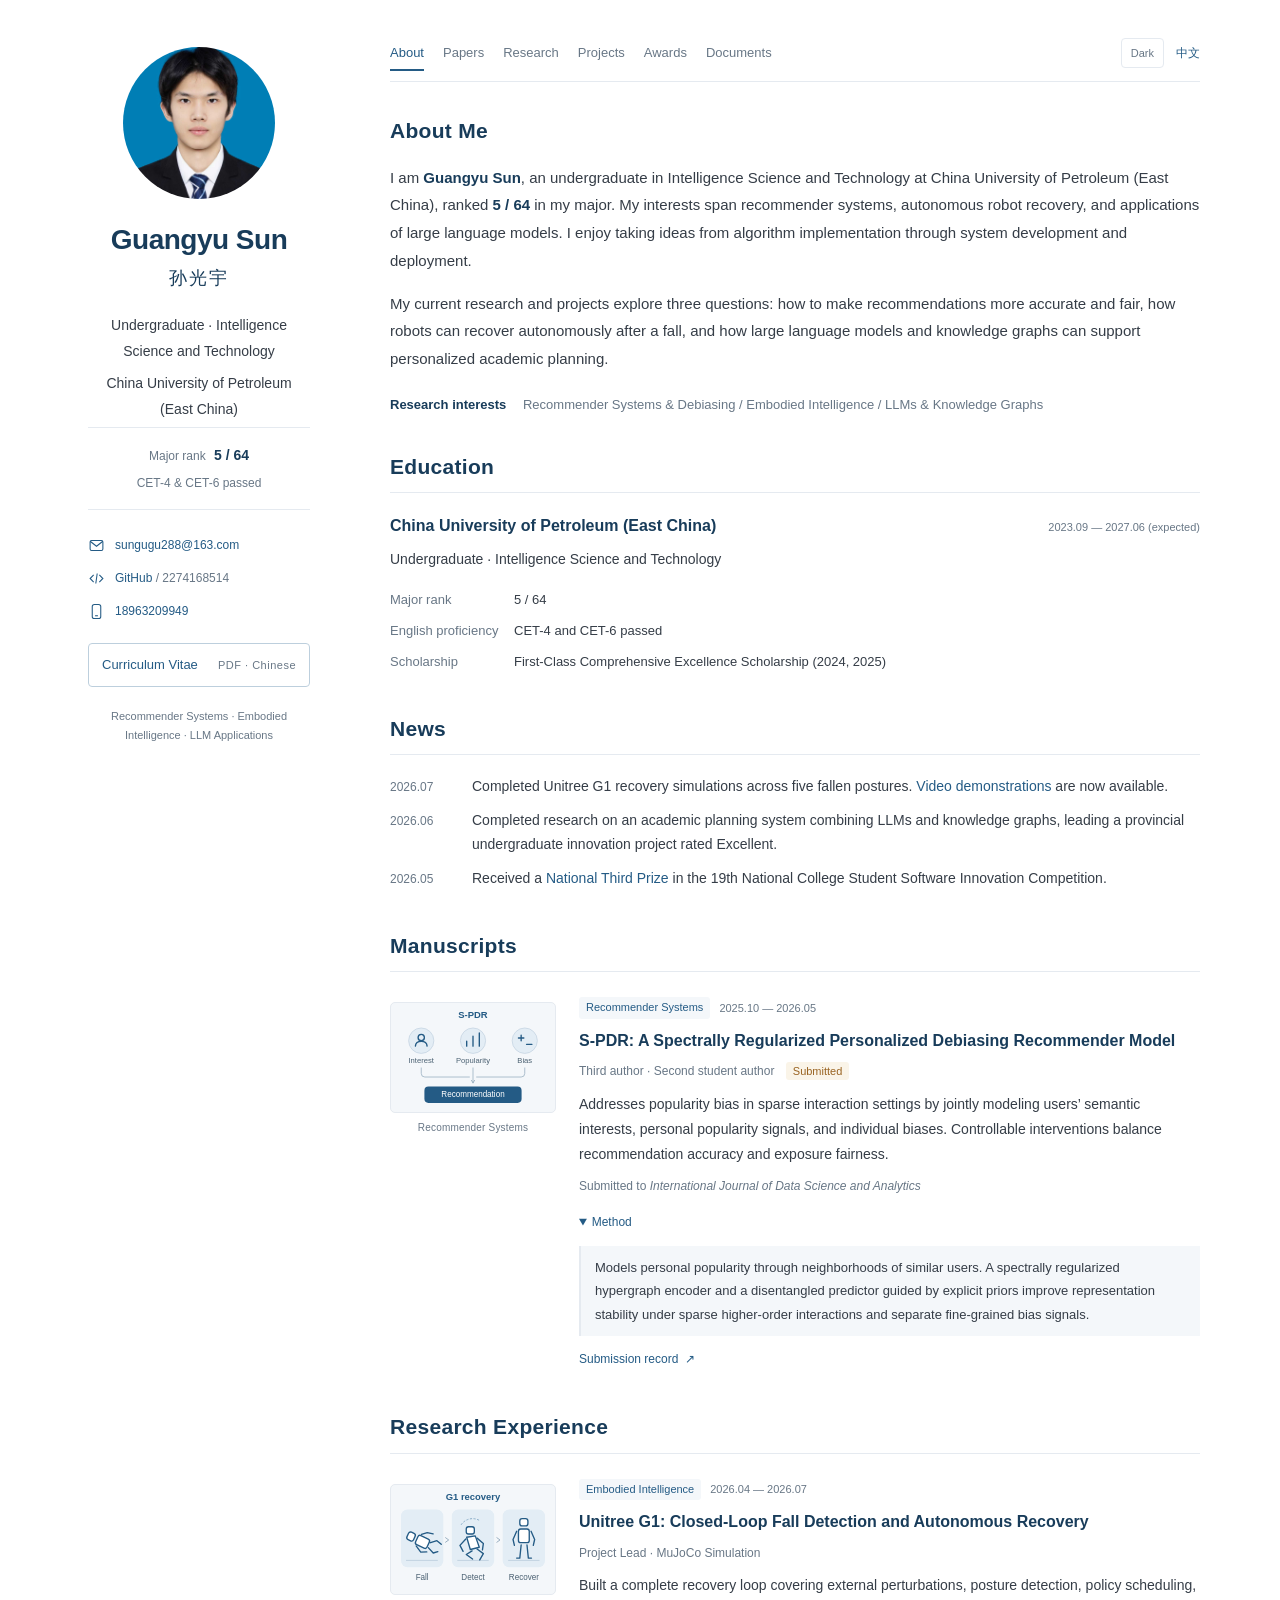
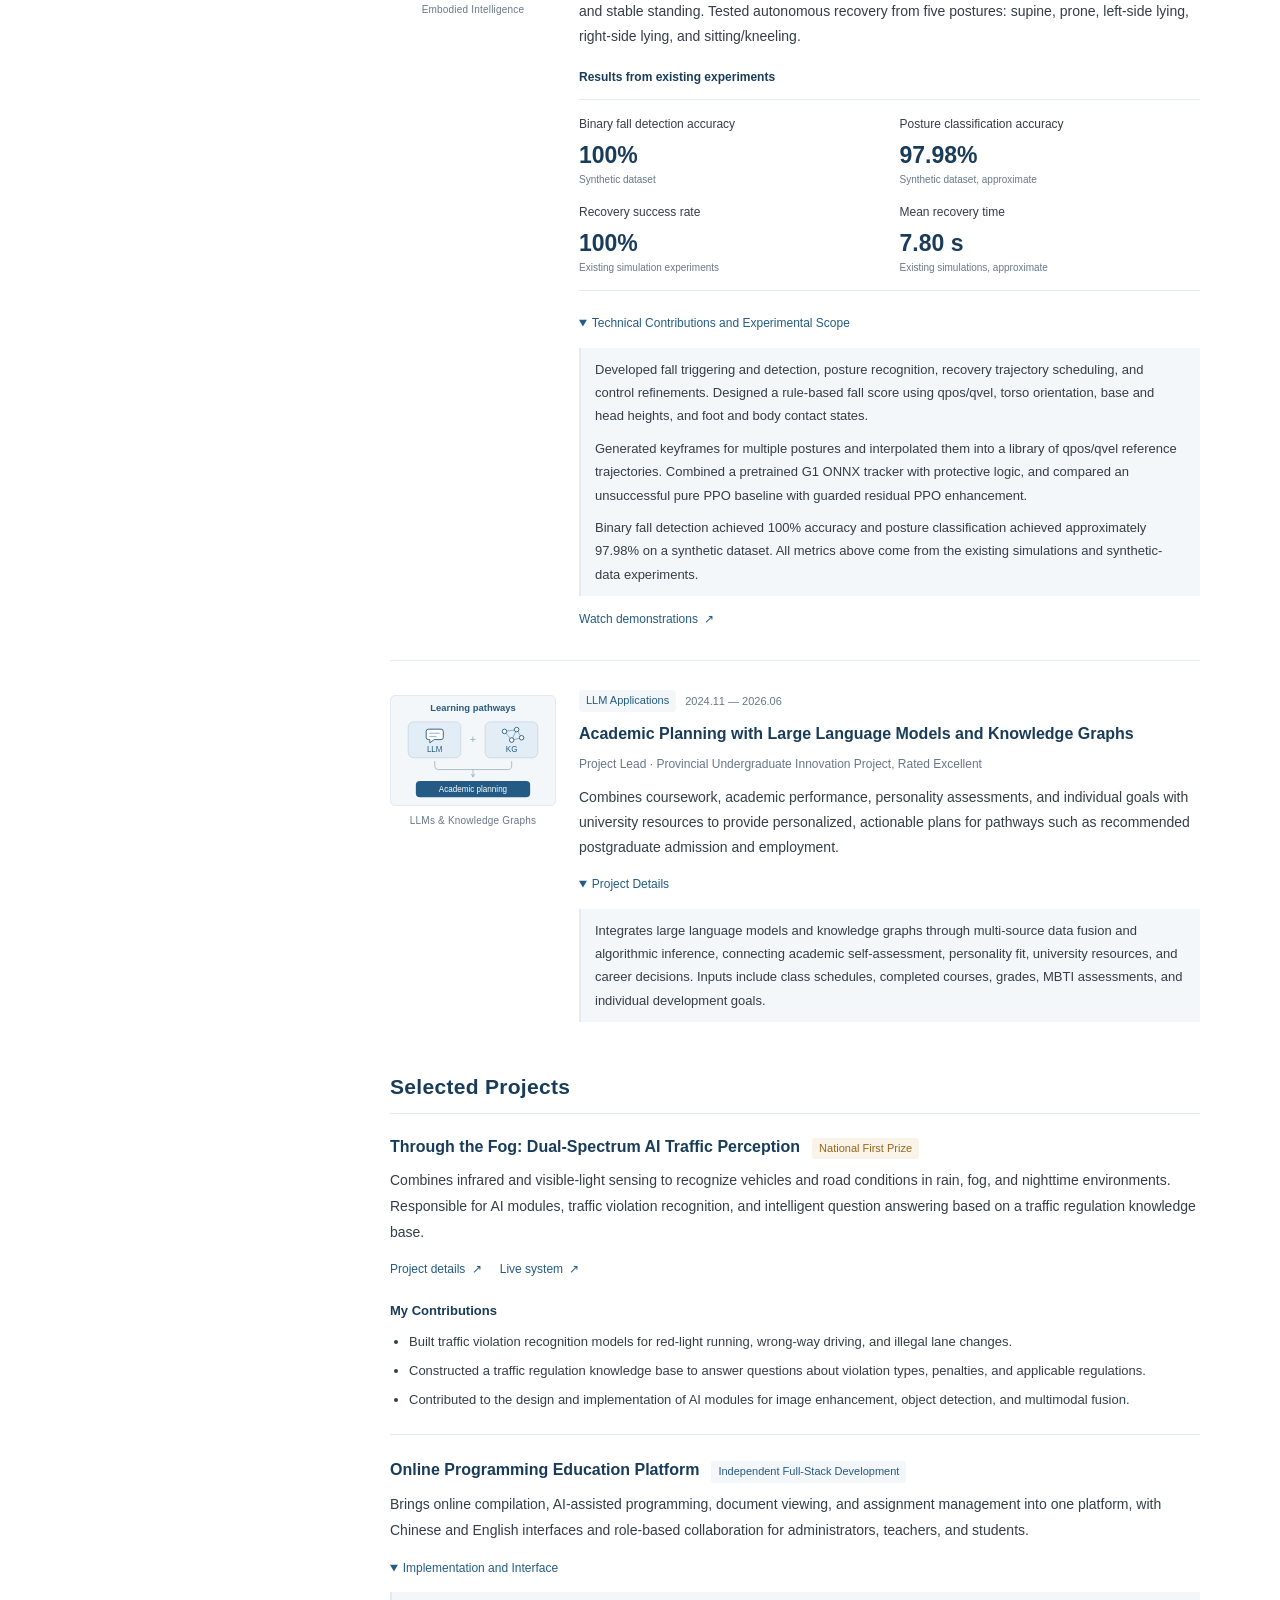
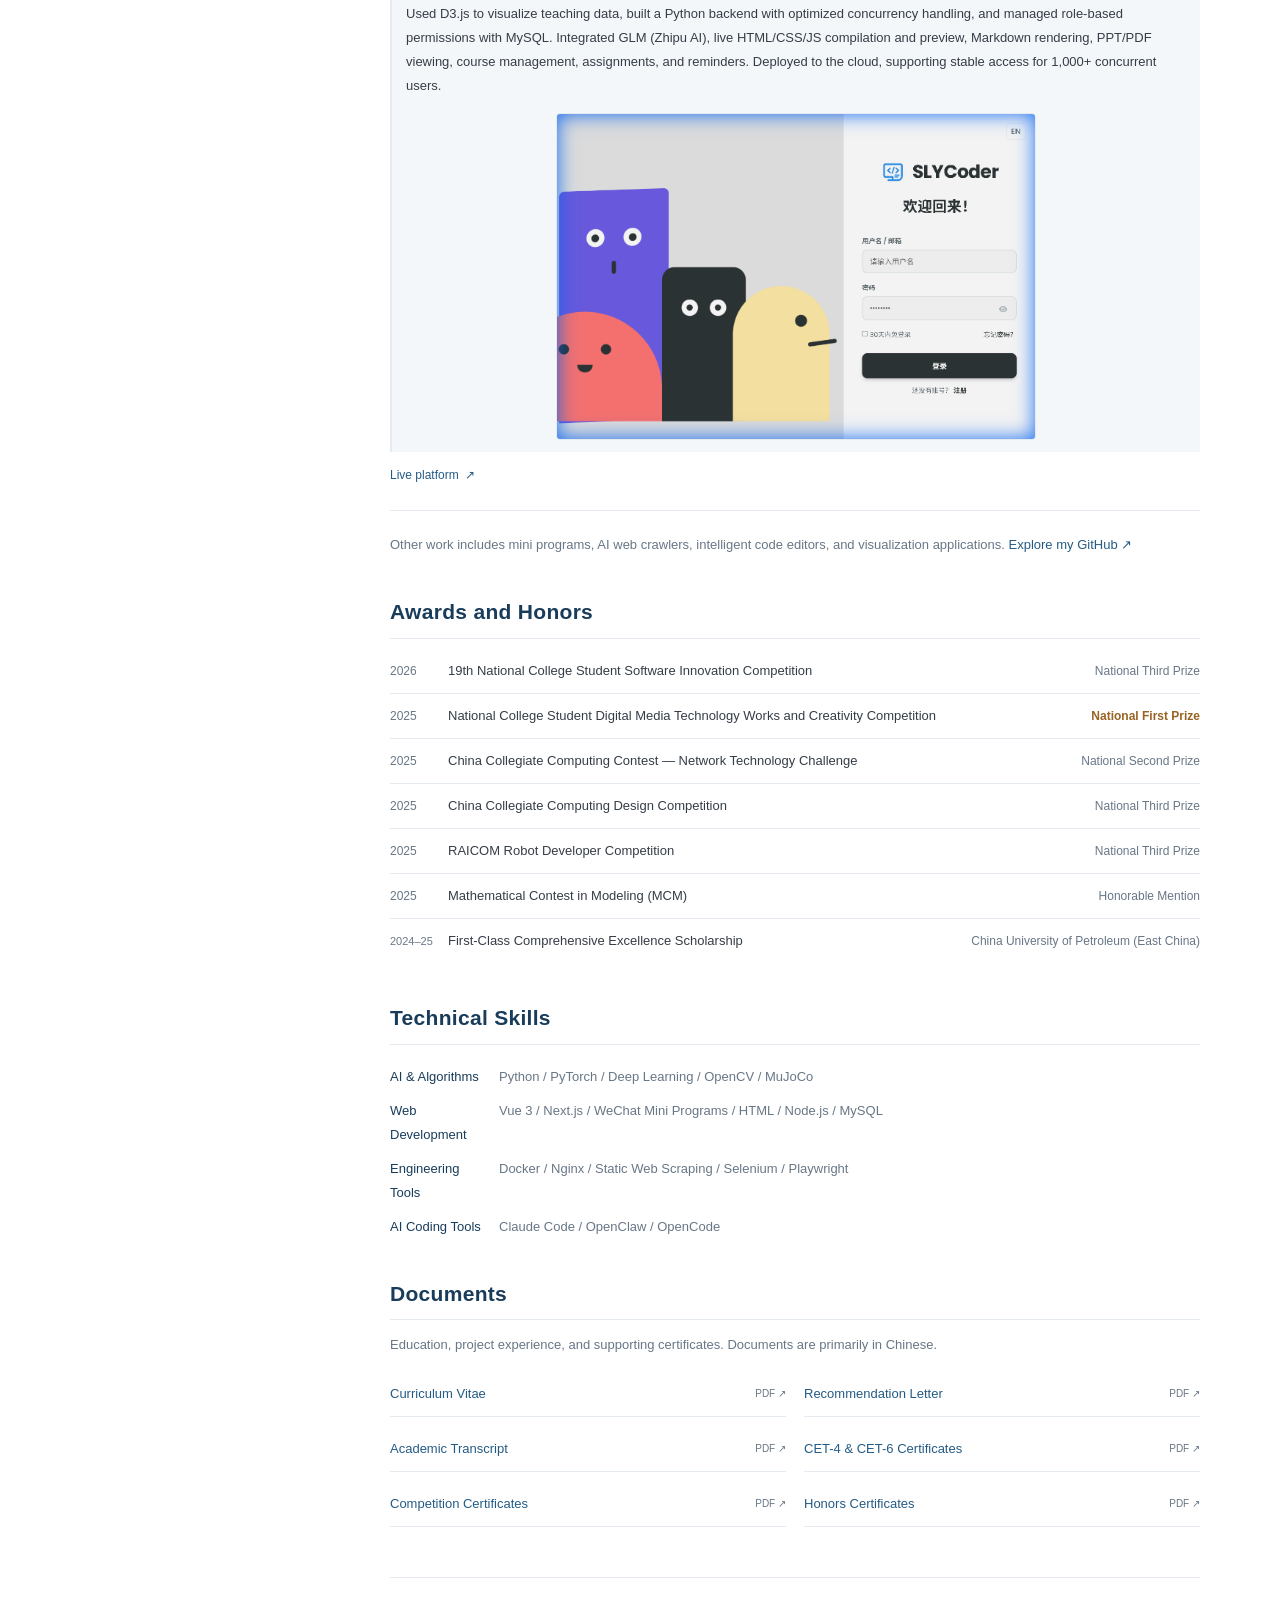
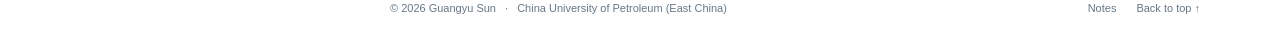
==== commit 29ac3176: "Keep desktop profile sidebar visible while scrolling" ====
--- a/index.html
+++ b/index.html
@@ -7,7 +7,7 @@
     <meta name="theme-color" content="#ffffff">
     <title>Guangyu Sun | Academic Homepage</title>
     <link rel="icon" href="assets/images/favicon.svg" type="image/svg+xml">
-    <link rel="stylesheet" href="css/style.css?v=20260930-en">
+    <link rel="stylesheet" href="css/style.css?v=20260930-sidebar">
     <script src="js/script.js?v=20260930-en" defer></script>
     <link rel="alternate" hreflang="en" href="https://2274168514.github.io/">
     <link rel="alternate" hreflang="zh-CN" href="https://2274168514.github.io/zh/">
--- a/css/style.css
+++ b/css/style.css
@@ -24,7 +24,17 @@
 .skip-link { position: fixed; top: -100px; left: 16px; z-index: 10; background: var(--bg); padding: 10px 18px; border: 1px solid var(--line); }
 .skip-link:focus { top: 10px; }
 .page-wrapper { width: min(1120px, calc(100% - 80px)); margin: 0 auto; display: grid; grid-template-columns: 238px minmax(0, 1fr); gap: 72px; align-items: start; }
-.sidebar { position: sticky; top: 42px; margin-top: 66px; }
+.sidebar {
+    position: sticky;
+    top: 42px;
+    margin-top: 42px;
+    max-height: calc(100vh - 66px);
+    max-height: calc(100dvh - 66px);
+    overflow-y: auto;
+    padding: 5px 8px 8px;
+    scrollbar-width: thin;
+    scrollbar-color: var(--line) transparent;
+}
 .profile { text-align: center; }
 .avatar { width: 152px; height: 152px; object-fit: cover; object-position: 50% 30%; border-radius: 50%; margin: 0 auto 21px; }
 .profile h1 { font-size: 29px; letter-spacing: 3px; font-weight: 650; margin: 0; line-height: 1.4; }
@@ -142,11 +152,10 @@
 html[lang="en"] .document-list { grid-template-columns: repeat(2, minmax(0, 1fr)); }
 @media (min-width: 1440px) { .page-wrapper { gap: 85px; } }
 @media (max-width: 1050px) { .page-wrapper { width: calc(100% - 56px); grid-template-columns: 212px minmax(0, 1fr); gap: 40px; } .work-item { grid-template-columns: 138px minmax(0, 1fr); gap: 18px; } .main-nav { gap: 20px; } .work-meta { gap: 7px; } }
-@media (max-height: 760px) and (min-width: 781px) { .sidebar { position: static; } }
 @media (max-width: 780px) {
     html { scroll-padding-top: 82px; }
     .page-wrapper { display: block; width: calc(100% - 48px); max-width: 640px; }
-    .sidebar { position: static; margin-top: 32px; }
+    .sidebar { position: static; top: auto; margin-top: 32px; max-height: none; overflow: visible; padding: 0; }
     .profile { display: grid; grid-template-columns: 112px minmax(0, 1fr); gap: 0 24px; text-align: left; }
     .avatar { grid-column: 1; grid-row: 1 / 6; width: 108px; height: 108px; margin: 4px 0 0; }
     .profile h1 { grid-column: 2; font-size: 25px; letter-spacing: 2px; }
@@ -208,4 +217,4 @@
     html[lang="en"] .document-list { grid-template-columns: 1fr; }
     html[lang="en"] .skill-list > div { grid-template-columns: 85px minmax(0, 1fr); gap: 10px; }
 }
-@media print { .page-wrapper { display: block; width: 100%; } .sidebar { position: static; margin: 0 0 25px; } .nav-shell, .theme-toggle, .skip-link { display: none; } .profile { text-align: left; } .avatar { float: right; width: 100px; height: 100px; } .contact, .profile-facts { display: flex; flex-direction: row; gap: 20px; border: 0; } .cv-link, .profile-note, .affiliation-en { display: none; } .section { break-inside: avoid; } body { font-size: 11pt; } }
+@media print { .page-wrapper { display: block; width: 100%; } .sidebar { position: static; margin: 0 0 25px; max-height: none; overflow: visible; padding: 0; } .nav-shell, .theme-toggle, .skip-link { display: none; } .profile { text-align: left; } .avatar { float: right; width: 100px; height: 100px; } .contact, .profile-facts { display: flex; flex-direction: row; gap: 20px; border: 0; } .cv-link, .profile-note, .affiliation-en { display: none; } .section { break-inside: avoid; } body { font-size: 11pt; } }
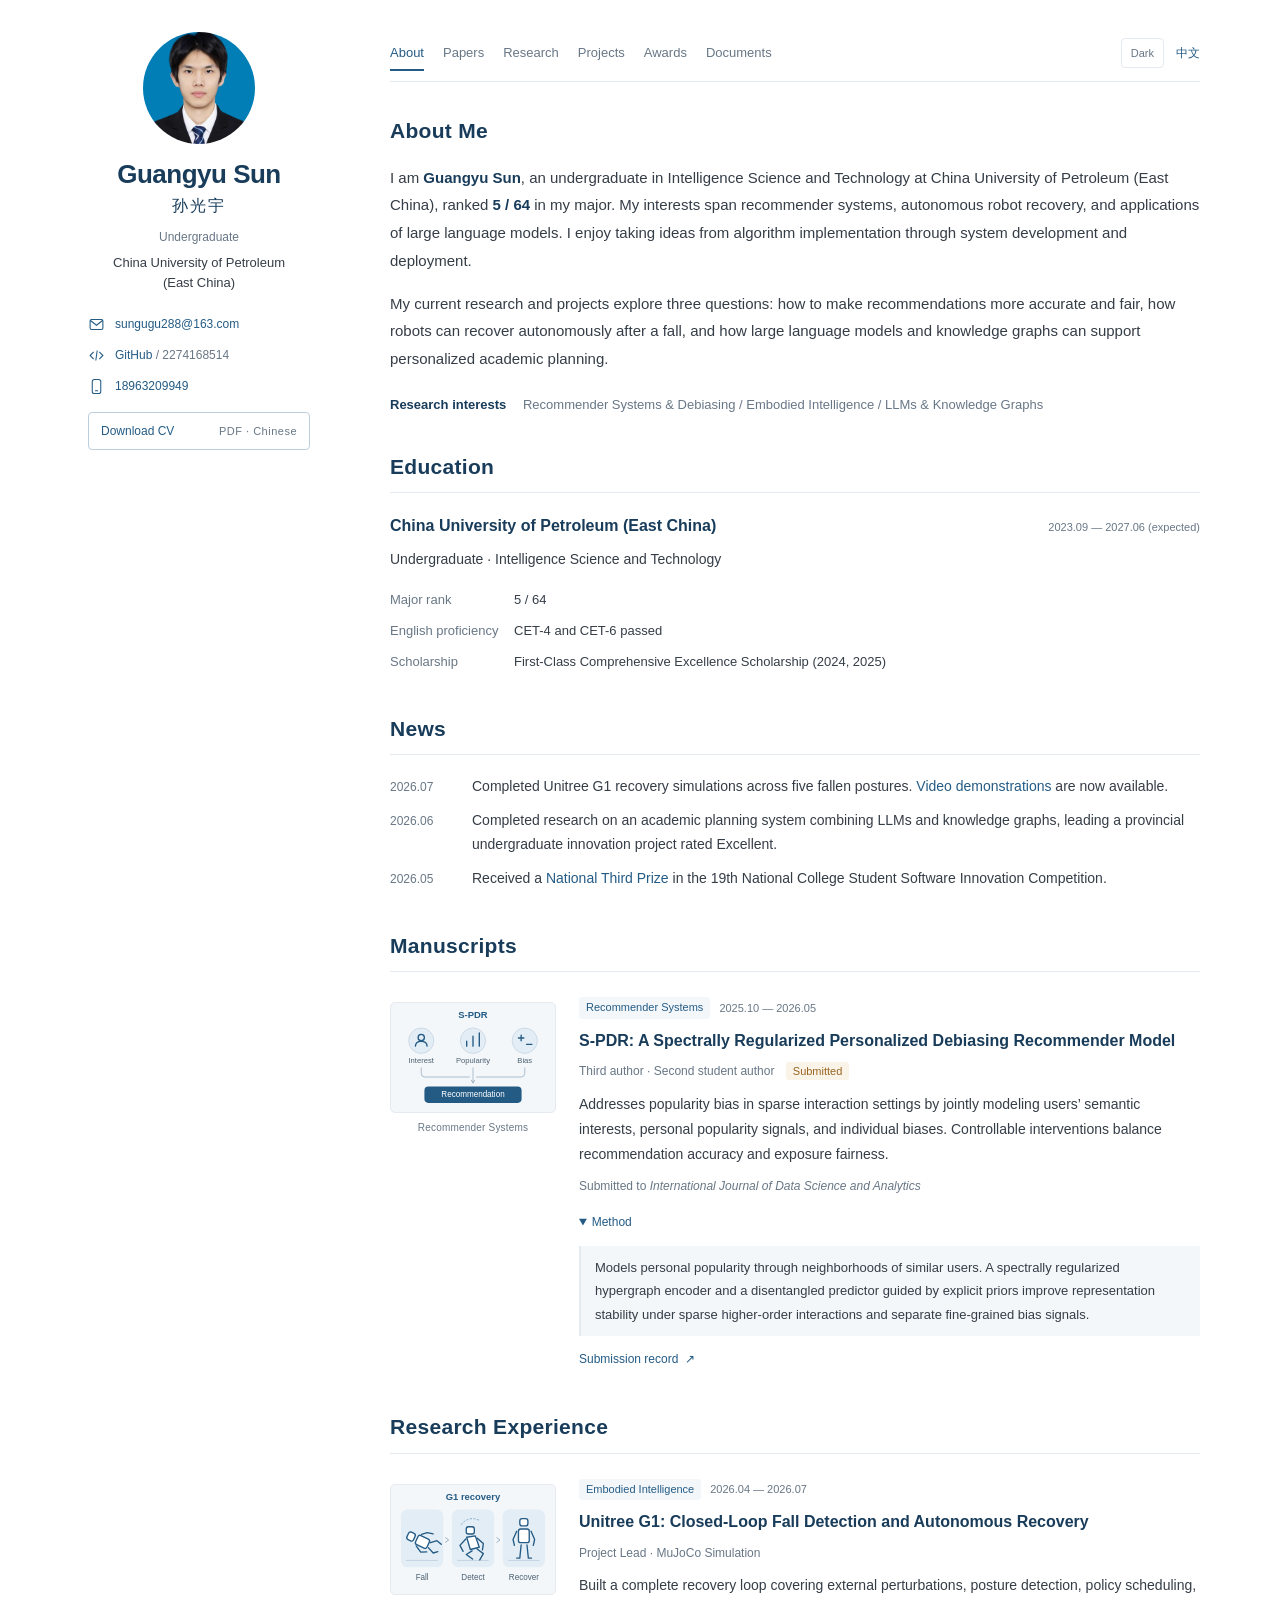
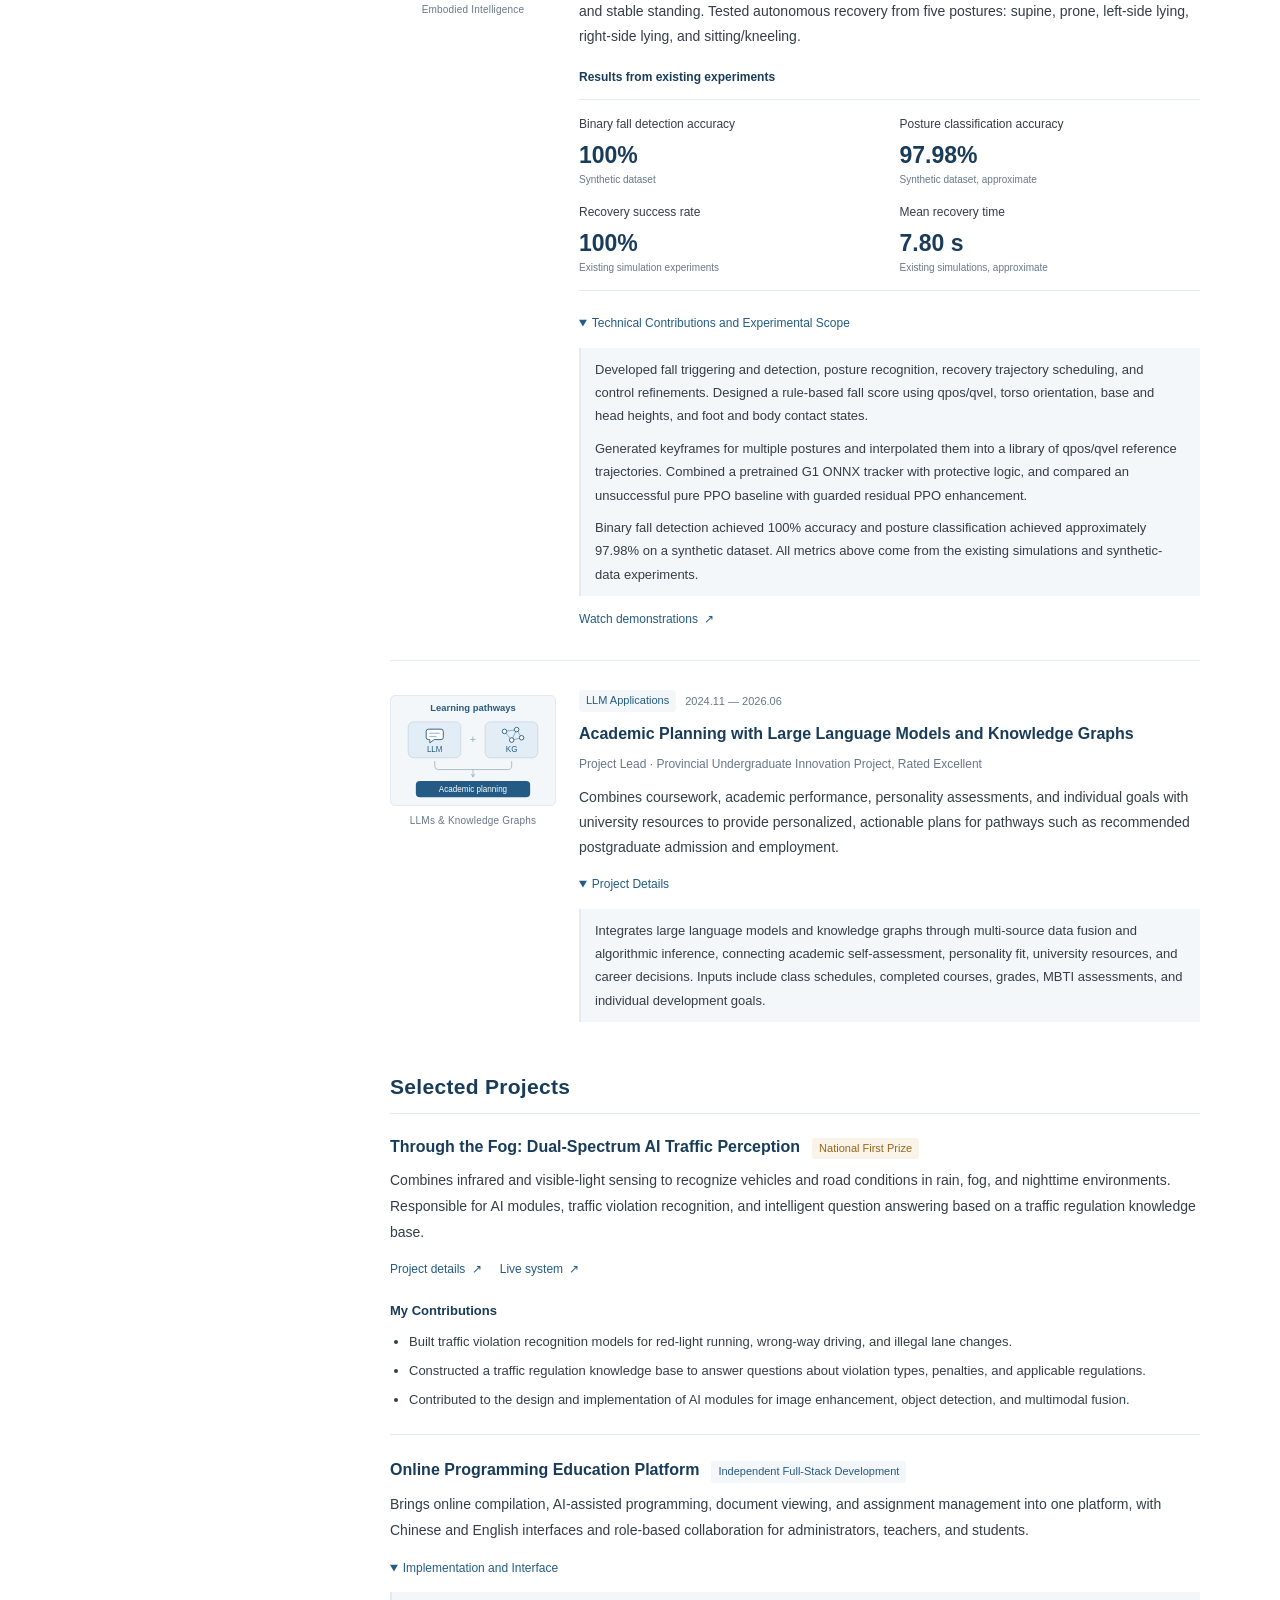
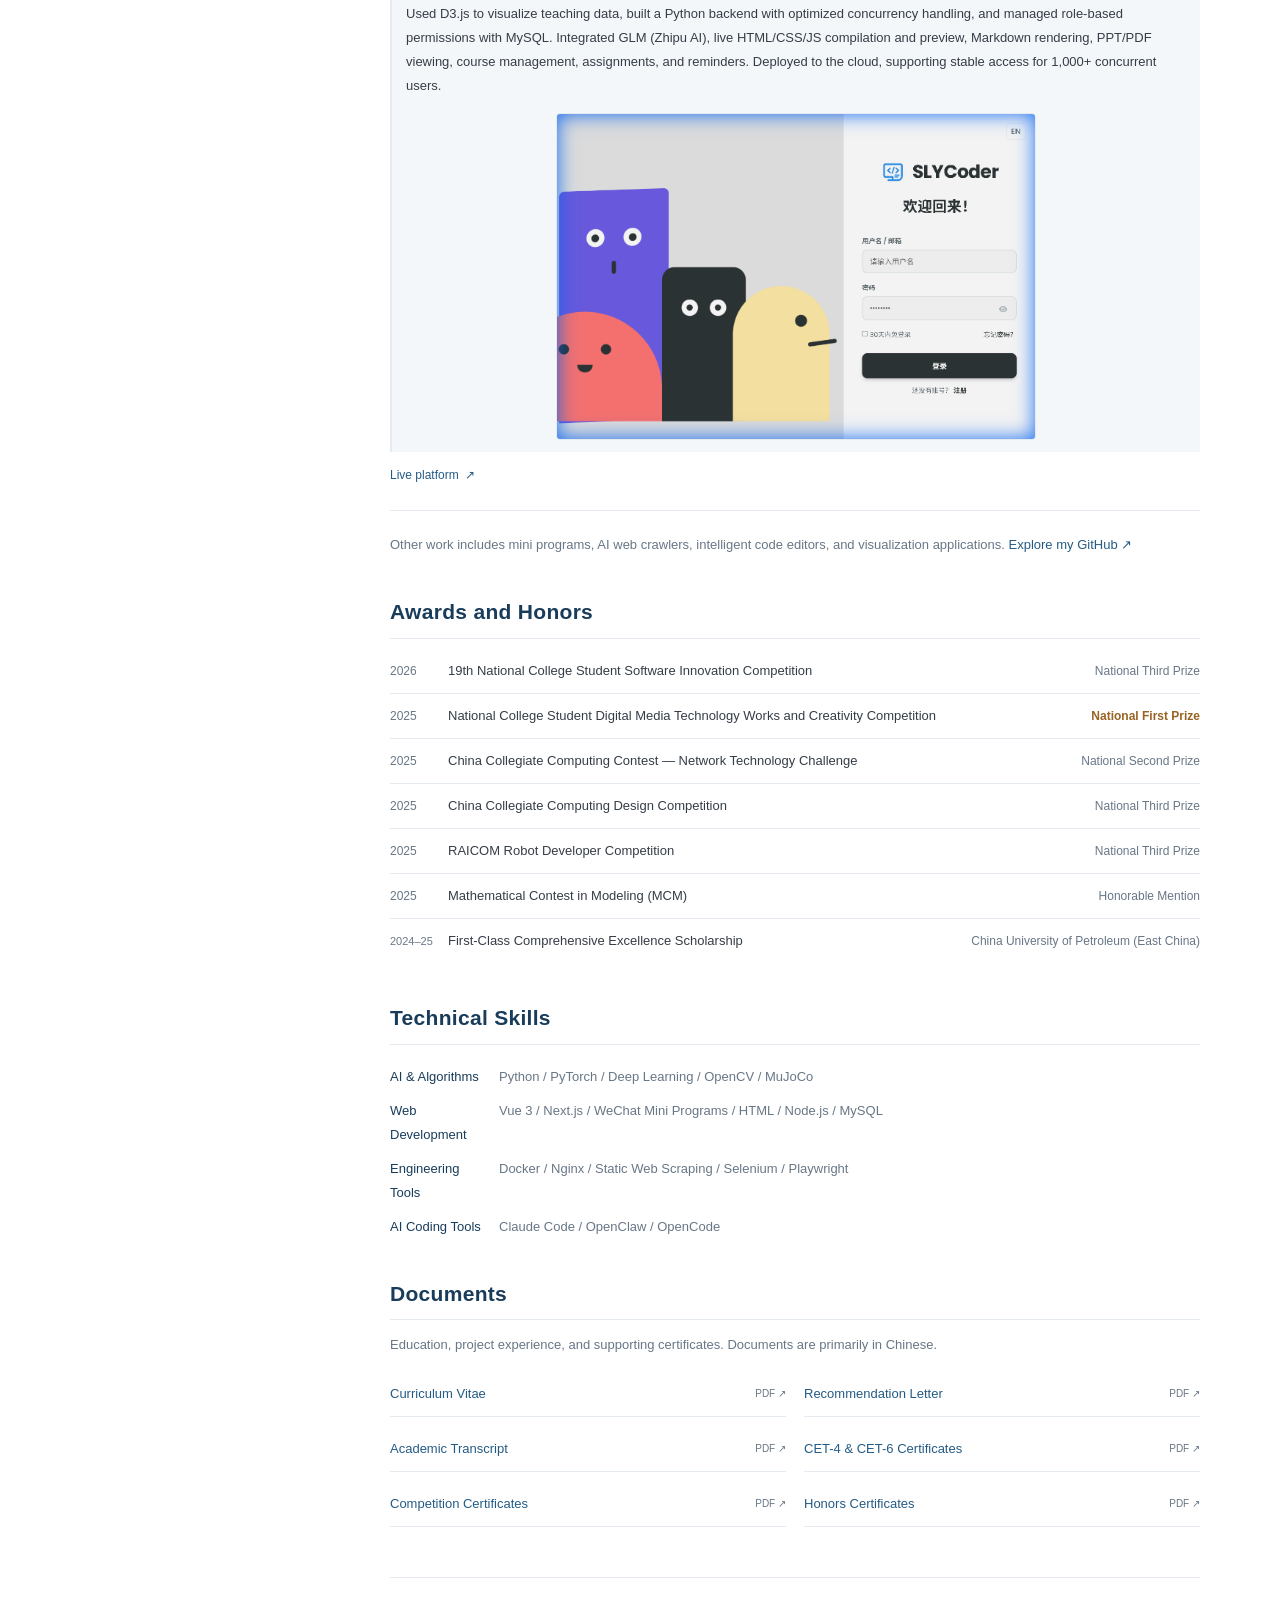
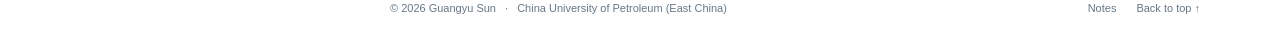
==== commit 57df74f3: "Compact the sticky profile sidebar without internal scrolling" ====
--- a/index.html
+++ b/index.html
@@ -7,7 +7,7 @@
     <meta name="theme-color" content="#ffffff">
     <title>Guangyu Sun | Academic Homepage</title>
     <link rel="icon" href="assets/images/favicon.svg" type="image/svg+xml">
-    <link rel="stylesheet" href="css/style.css?v=20260930-sidebar">
+    <link rel="stylesheet" href="css/style.css?v=20260930-compact">
     <script src="js/script.js?v=20260930-en" defer></script>
     <link rel="alternate" hreflang="en" href="https://2274168514.github.io/">
     <link rel="alternate" hreflang="zh-CN" href="https://2274168514.github.io/zh/">
@@ -18,22 +18,17 @@
     <div class="page-wrapper">
         <aside class="sidebar" aria-label="Profile">
             <div class="profile">
-                <img class="avatar" src="assets/images/profile.jpg" alt="Portrait of Guangyu Sun" width="152" height="152" fetchpriority="high">
+                <img class="avatar" src="assets/images/profile.jpg" alt="Portrait of Guangyu Sun" width="112" height="112" fetchpriority="high">
                 <h1>Guangyu Sun</h1>
                 <p class="english-name" lang="zh-CN">孙光宇</p>
-                <p class="degree">Undergraduate · Intelligence Science and Technology</p>
+                <p class="degree">Undergraduate</p>
                 <p class="affiliation">China University of Petroleum<br>(East China)</p>
-                <div class="profile-facts">
-                    <span>Major rank <strong>5 / 64</strong></span>
-                    <span>CET-4 &amp; CET-6 passed</span>
-                </div>
                 <div class="contact" id="contact">
                     <a href="mailto:sungugu288@163.com"><svg aria-hidden="true" viewBox="0 0 24 24"><rect height="14" rx="2" width="18" x="3" y="5"></rect><path d="m3 6 9 7 9-7"></path></svg><span>sungugu288@163.com</span></a>
                     <a href="https://github.com/2274168514" rel="noopener noreferrer" target="_blank"><svg aria-hidden="true" viewBox="0 0 24 24"><path d="m8 7-5 5 5 5m8-10 5 5-5 5m-3-12-2 14"></path></svg><span>GitHub <span class="link-hint">/ 2274168514</span></span></a>
                     <a href="tel:18963209949"><svg aria-hidden="true" viewBox="0 0 24 24"><rect height="20" rx="3" width="12" x="6" y="2"></rect><path d="M10 18h4"></path></svg><span>18963209949</span></a>
                 </div>
-                <a class="cv-link" href="assets/proofs/resume.pdf" rel="noopener noreferrer" target="_blank">Curriculum Vitae <span>PDF · Chinese</span></a>
-                <p class="profile-note">Recommender Systems · Embodied Intelligence · LLM Applications</p>
+                <a class="cv-link" href="assets/proofs/resume.pdf" rel="noopener noreferrer" target="_blank">Download CV <span>PDF · Chinese</span></a>
             </div>
         </aside>
         <main class="main-content">
--- a/css/style.css
+++ b/css/style.css
@@ -26,32 +26,24 @@
 .page-wrapper { width: min(1120px, calc(100% - 80px)); margin: 0 auto; display: grid; grid-template-columns: 238px minmax(0, 1fr); gap: 72px; align-items: start; }
 .sidebar {
     position: sticky;
-    top: 42px;
-    margin-top: 42px;
-    max-height: calc(100vh - 66px);
-    max-height: calc(100dvh - 66px);
-    overflow-y: auto;
-    padding: 5px 8px 8px;
-    scrollbar-width: thin;
-    scrollbar-color: var(--line) transparent;
+    top: 32px;
+    margin-top: 32px;
+    overflow: visible;
+    padding: 0 8px;
 }
 .profile { text-align: center; }
-.avatar { width: 152px; height: 152px; object-fit: cover; object-position: 50% 30%; border-radius: 50%; margin: 0 auto 21px; }
-.profile h1 { font-size: 29px; letter-spacing: 3px; font-weight: 650; margin: 0; line-height: 1.4; }
-.english-name { font-size: 20px; color: var(--heading); margin: 3px 0 18px; font-family: Georgia, "Times New Roman", serif; }
-.degree { font-size: 14px; margin-bottom: 6px; }
-.affiliation { font-size: 14px; margin-bottom: 4px; }
-.affiliation-en { font-size: 12px; line-height: 1.55; color: var(--muted); margin-bottom: 20px; }
-.profile-facts { padding: 15px 0; border-top: 1px solid var(--line); border-bottom: 1px solid var(--line); font-size: 12px; color: var(--muted); display: flex; flex-direction: column; gap: 3px; }
-.profile-facts strong { margin-left: 5px; font-size: 14px; }
-.contact { display: grid; gap: 9px; margin: 23px 0 20px; text-align: left; }
+.avatar { width: 112px; height: 112px; object-fit: cover; object-position: 50% 30%; border-radius: 50%; margin: 0 auto 12px; }
+.profile h1 { font-size: 26px; letter-spacing: 2px; font-weight: 650; margin: 0; line-height: 1.4; }
+.english-name { font-size: 16px; line-height: 1.5; color: var(--heading); margin: 2px 0 10px; font-family: Georgia, "Times New Roman", serif; }
+.degree { font-size: 12px; line-height: 1.6; color: var(--muted); margin-bottom: 5px; }
+.affiliation { font-size: 13px; line-height: 1.6; margin-bottom: 0; }
+.contact { display: grid; gap: 7px; margin: 18px 0 14px; text-align: left; }
 .contact a { display: flex; align-items: center; gap: 10px; font-size: 12px; min-height: 24px; overflow-wrap: anywhere; }
 .contact svg { width: 17px; height: 17px; stroke: currentColor; stroke-width: 1.5; fill: none; flex-shrink: 0; }
 .link-hint { color: var(--muted); }
-.cv-link { display: flex; align-items: center; justify-content: space-between; padding: 9px 13px; font-size: 13px; border: 1px solid #bdcfdd; border-radius: 4px; }
+.cv-link { display: flex; align-items: center; justify-content: space-between; padding: 7px 12px; font-size: 12px; border: 1px solid #bdcfdd; border-radius: 4px; }
 .cv-link:hover { background: var(--soft); text-decoration: none; }
 .cv-link span { font-size: 11px; color: var(--muted); letter-spacing: .5px; }
-.profile-note { margin-top: 20px; color: var(--muted); font-size: 11px; }
 .main-content { min-width: 0; padding-top: 25px; }
 .nav-shell { position: sticky; top: 0; z-index: 5; display: flex; gap: 18px; align-items: center; background: var(--bg); border-bottom: 1px solid var(--line); padding: 13px 0; margin-bottom: 33px; }
 .main-nav { display: flex; align-items: center; flex: 1; gap: 25px; }
@@ -145,13 +137,21 @@
 .project-contributions ul { padding-left: 19px; margin: 0; font-size: 13px; }
 .project-contributions li + li { margin-top: 5px; }
 .award-year { font-size: 11px; color: var(--muted); padding-top: 2px; }
-html[lang="en"] .profile h1 { letter-spacing: -.5px; font-size: 28px; }
-html[lang="en"] .english-name { font-family: inherit; font-size: 18px; letter-spacing: 2px; }
-html[lang="en"] .profile-note { font-size: 11px; line-height: 1.7; }
+html[lang="en"] .profile h1 { letter-spacing: -.5px; font-size: 26px; }
+html[lang="en"] .english-name { font-family: inherit; font-size: 16px; letter-spacing: 2px; }
 html[lang="en"] .skill-list > div { grid-template-columns: 94px minmax(0, 1fr); }
 html[lang="en"] .document-list { grid-template-columns: repeat(2, minmax(0, 1fr)); }
 @media (min-width: 1440px) { .page-wrapper { gap: 85px; } }
 @media (max-width: 1050px) { .page-wrapper { width: calc(100% - 56px); grid-template-columns: 212px minmax(0, 1fr); gap: 40px; } .work-item { grid-template-columns: 138px minmax(0, 1fr); gap: 18px; } .main-nav { gap: 20px; } .work-meta { gap: 7px; } }
+@media (min-width: 781px) and (max-height: 600px) {
+    .sidebar { top: 20px; margin-top: 20px; }
+    .avatar { width: 88px; height: 88px; margin-bottom: 8px; }
+    .profile h1, html[lang="en"] .profile h1 { font-size: 24px; }
+    .english-name { margin-bottom: 6px; }
+    .affiliation { font-size: 12px; }
+    .contact { gap: 5px; margin: 12px 0; }
+    .cv-link { padding-block: 6px; }
+}
 @media (max-width: 780px) {
     html { scroll-padding-top: 82px; }
     .page-wrapper { display: block; width: calc(100% - 48px); max-width: 640px; }
@@ -161,12 +161,9 @@
     .profile h1 { grid-column: 2; font-size: 25px; letter-spacing: 2px; }
     .english-name { grid-column: 2; margin: 0 0 6px; font-size: 18px; }
     .degree, .affiliation { grid-column: 2; margin-bottom: 2px; font-size: 12px; }
-    .affiliation-en { display: none; }
-    .profile-facts { grid-column: 1 / -1; flex-direction: row; flex-wrap: wrap; gap: 6px 20px; border-top: 0; padding: 15px 0 12px; margin-top: 12px; }
     .contact { grid-column: 1 / -1; display: flex; flex-wrap: wrap; gap: 7px 18px; margin: 13px 0; }
     .contact a { font-size: 11px; }
     .cv-link { grid-column: 1 / -1; width: 205px; padding: 6px 11px; font-size: 12px; }
-    .profile-note { display: none; }
     .main-content { padding-top: 12px; }
     .nav-shell { margin-bottom: 27px; padding: 12px 0; }
     .main-nav { gap: 24px; }
@@ -217,4 +214,4 @@
     html[lang="en"] .document-list { grid-template-columns: 1fr; }
     html[lang="en"] .skill-list > div { grid-template-columns: 85px minmax(0, 1fr); gap: 10px; }
 }
-@media print { .page-wrapper { display: block; width: 100%; } .sidebar { position: static; margin: 0 0 25px; max-height: none; overflow: visible; padding: 0; } .nav-shell, .theme-toggle, .skip-link { display: none; } .profile { text-align: left; } .avatar { float: right; width: 100px; height: 100px; } .contact, .profile-facts { display: flex; flex-direction: row; gap: 20px; border: 0; } .cv-link, .profile-note, .affiliation-en { display: none; } .section { break-inside: avoid; } body { font-size: 11pt; } }
+@media print { .page-wrapper { display: block; width: 100%; } .sidebar { position: static; margin: 0 0 25px; max-height: none; overflow: visible; padding: 0; } .nav-shell, .theme-toggle, .skip-link { display: none; } .profile { text-align: left; } .avatar { float: right; width: 100px; height: 100px; } .contact { display: flex; flex-direction: row; gap: 20px; border: 0; } .cv-link { display: none; } .section { break-inside: avoid; } body { font-size: 11pt; } }
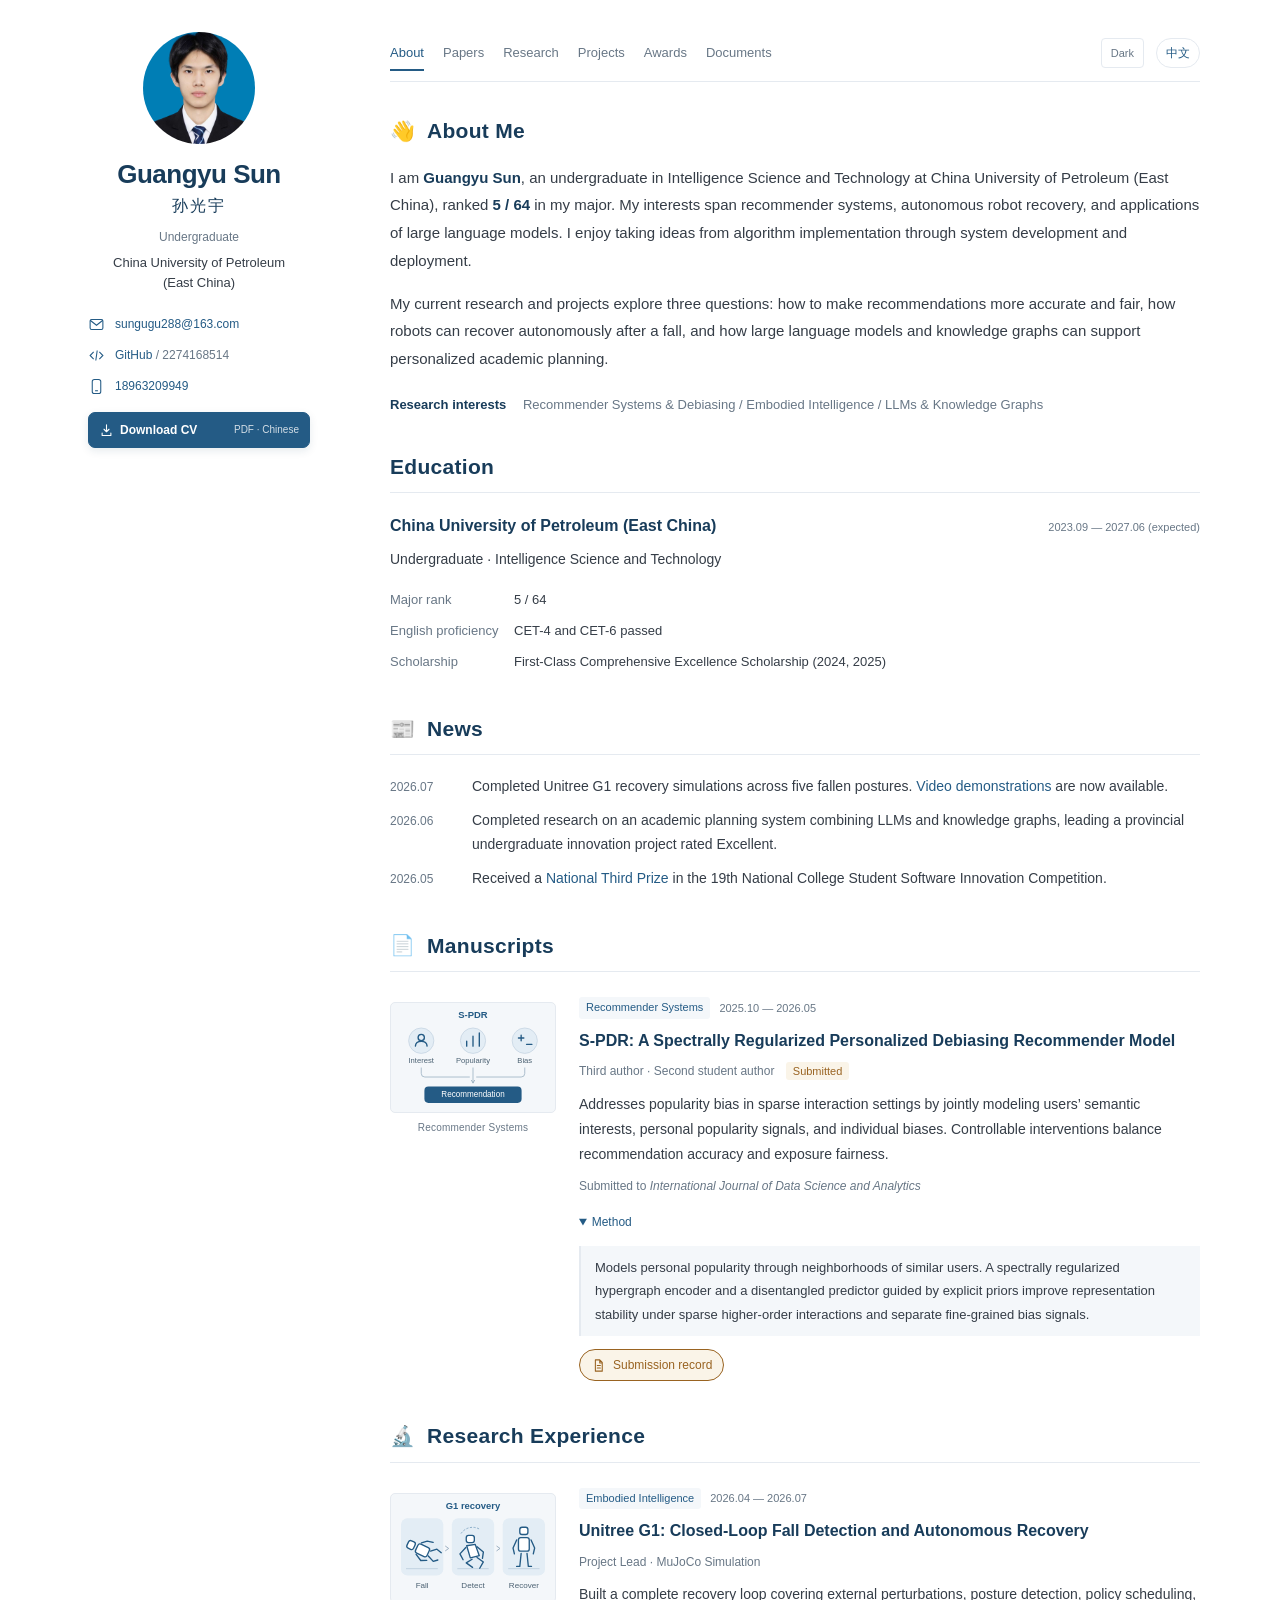
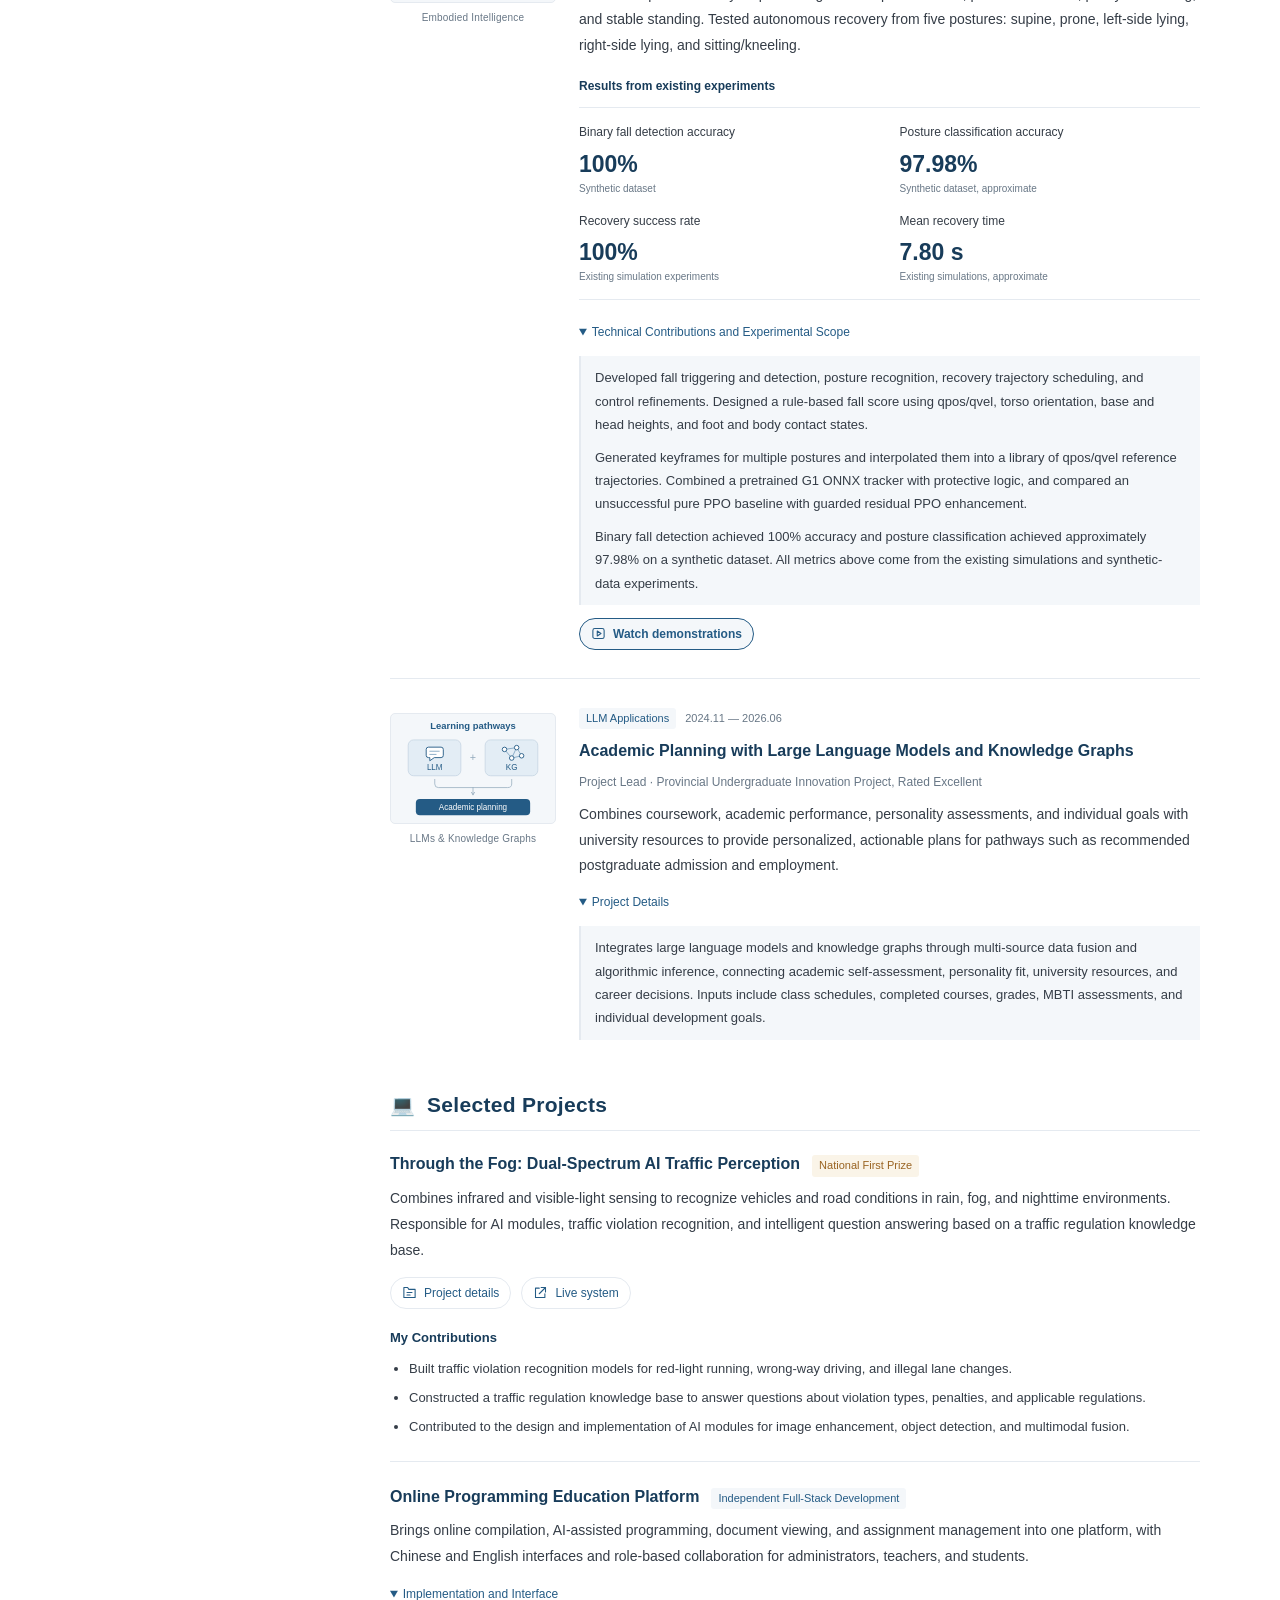
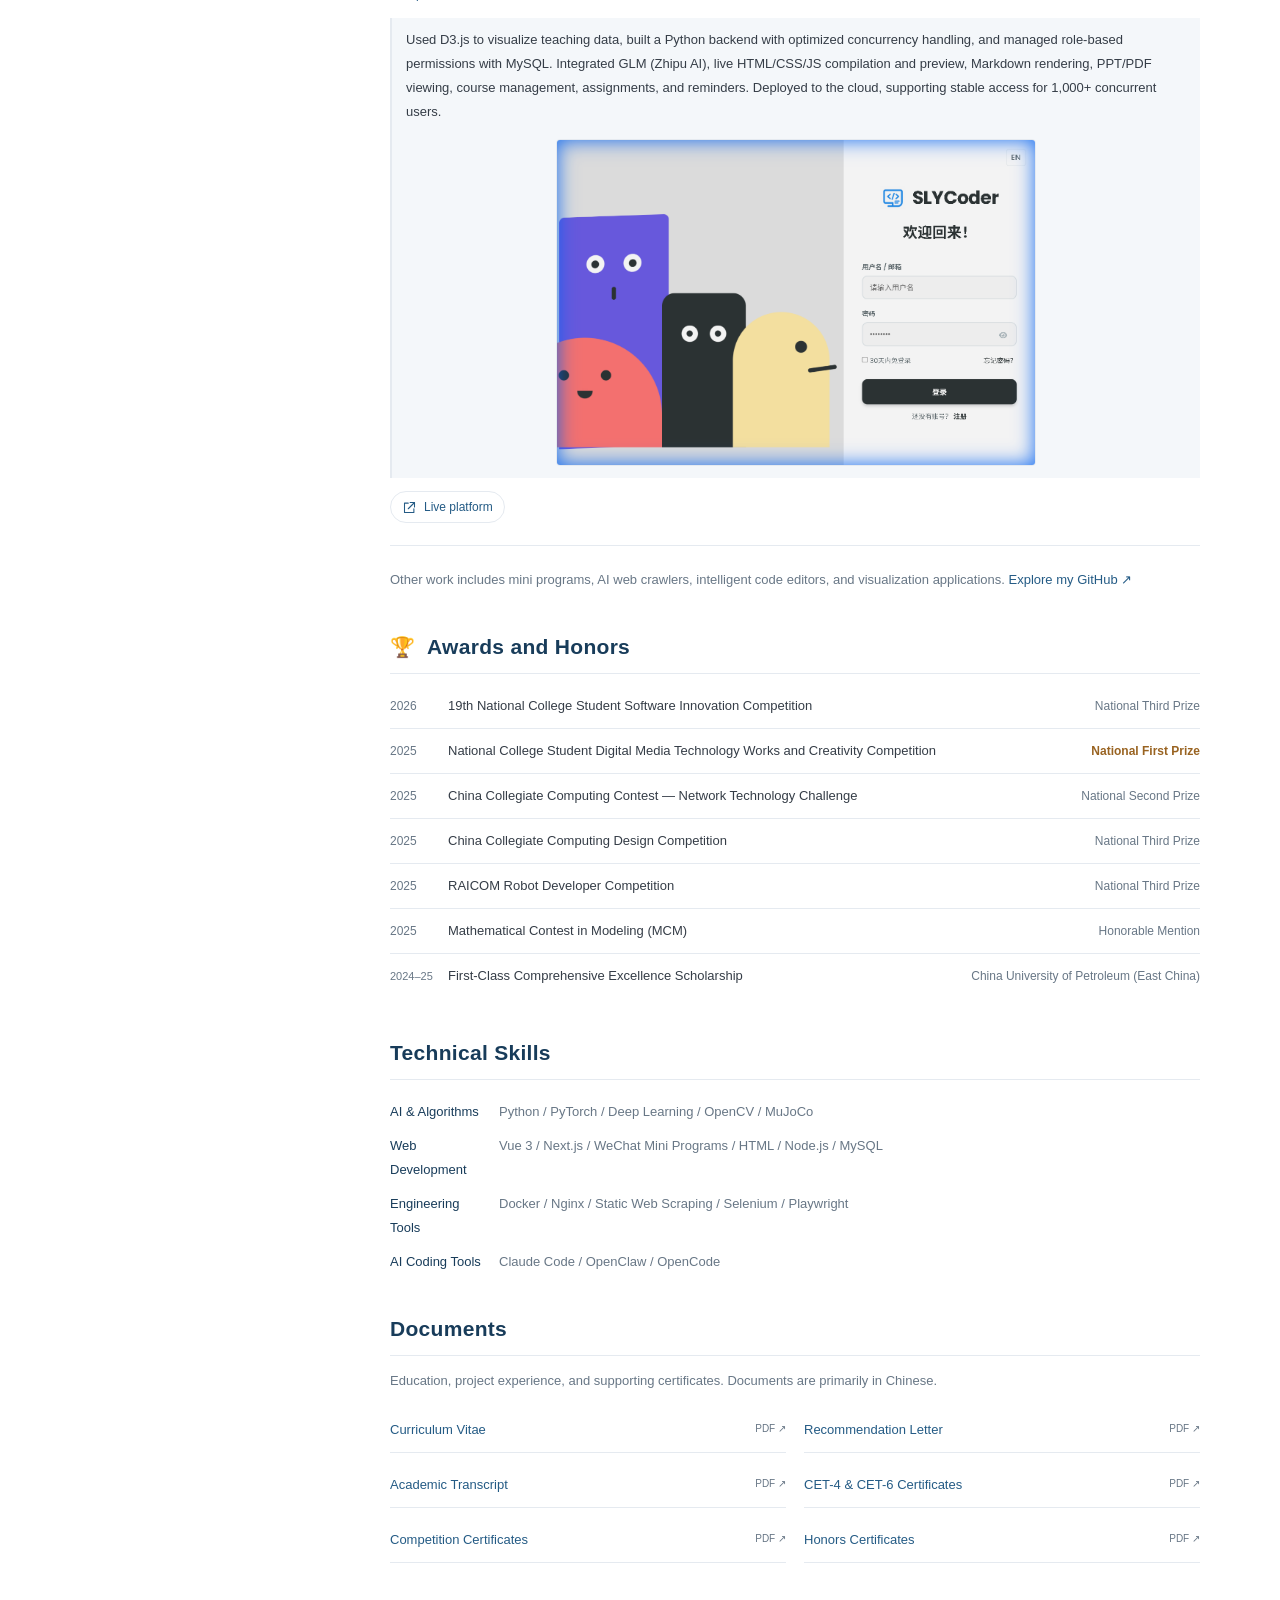
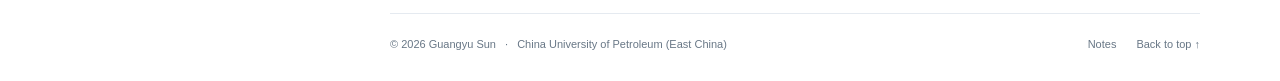
==== commit af920920: "Add subtle emoji accents and distinctive academic action buttons" ====
--- a/index.html
+++ b/index.html
@@ -7,7 +7,7 @@
     <meta name="theme-color" content="#ffffff">
     <title>Guangyu Sun | Academic Homepage</title>
     <link rel="icon" href="assets/images/favicon.svg" type="image/svg+xml">
-    <link rel="stylesheet" href="css/style.css?v=20260930-compact">
+    <link rel="stylesheet" href="css/style.css?v=20260930-accents">
     <script src="js/script.js?v=20260930-en" defer></script>
     <link rel="alternate" hreflang="en" href="https://2274168514.github.io/">
     <link rel="alternate" hreflang="zh-CN" href="https://2274168514.github.io/zh/">
@@ -28,7 +28,7 @@
                     <a href="https://github.com/2274168514" rel="noopener noreferrer" target="_blank"><svg aria-hidden="true" viewBox="0 0 24 24"><path d="m8 7-5 5 5 5m8-10 5 5-5 5m-3-12-2 14"></path></svg><span>GitHub <span class="link-hint">/ 2274168514</span></span></a>
                     <a href="tel:18963209949"><svg aria-hidden="true" viewBox="0 0 24 24"><rect height="20" rx="3" width="12" x="6" y="2"></rect><path d="M10 18h4"></path></svg><span>18963209949</span></a>
                 </div>
-                <a class="cv-link" href="assets/proofs/resume.pdf" rel="noopener noreferrer" target="_blank">Download CV <span>PDF · Chinese</span></a>
+                <a class="cv-link" href="assets/proofs/resume.pdf" rel="noopener noreferrer" target="_blank"><span class="cv-label"><svg aria-hidden="true" class="button-icon" focusable="false" viewBox="0 0 24 24"><path d="M12 3v11m-4-4 4 4 4-4M5 16v4h14v-4"></path></svg> Download CV</span><span class="cv-meta">PDF · Chinese</span></a>
             </div>
         </aside>
         <main class="main-content">
@@ -48,7 +48,7 @@
             </div>
 
             <section class="section about-section" id="about" aria-labelledby="about-title">
-                <h2 id="about-title">About Me</h2>
+                <h2 id="about-title"><span class="section-emoji" aria-hidden="true">👋</span> About Me</h2>
                 <p>I am <strong>Guangyu Sun</strong>, an undergraduate in Intelligence Science and Technology at China University of Petroleum (East China), ranked <strong>5 / 64</strong> in my major. My interests span recommender systems, autonomous robot recovery, and applications of large language models. I enjoy taking ideas from algorithm implementation through system development and deployment.</p>
                 <p>My current research and projects explore three questions: how to make recommendations more accurate and fair, how robots can recover autonomously after a fall, and how large language models and knowledge graphs can support personalized academic planning.</p>
                 <p class="interest-line"><span>Research interests</span> Recommender Systems &amp; Debiasing / Embodied Intelligence / LLMs &amp; Knowledge Graphs</p>
@@ -68,7 +68,7 @@
             </section>
 
             <section class="section news-section" id="news" aria-labelledby="news-title">
-                <h2 id="news-title">News</h2>
+                <h2 id="news-title"><span class="section-emoji" aria-hidden="true">📰</span> News</h2>
                 <ul class="news-list">
                     <li><time datetime="2026-07">2026.07</time><p>Completed Unitree G1 recovery simulations across five fallen postures. <a href="unitree-g1-videos.html">Video demonstrations</a> are now available.</p></li>
                     <li><time datetime="2026-06">2026.06</time><p>Completed research on an academic planning system combining LLMs and knowledge graphs, leading a provincial undergraduate innovation project rated Excellent.</p></li>
@@ -77,7 +77,7 @@
             </section>
 
             <section class="section" id="publications" aria-labelledby="publications-title">
-                <h2 id="publications-title">Manuscripts</h2>
+                <h2 id="publications-title"><span class="section-emoji" aria-hidden="true">📄</span> Manuscripts</h2>
                 <div class="research-list">
                     <article class="work-item">
                         <figure class="work-figure"><img src="assets/images/research-spdr.svg" alt="Conceptual illustration of personalized debiasing for recommendation" width="360" height="240" loading="lazy"><figcaption>Recommender Systems</figcaption></figure>
@@ -88,14 +88,14 @@
                             <p>Addresses popularity bias in sparse interaction settings by jointly modeling users’ semantic interests, personal popularity signals, and individual biases. Controllable interventions balance recommendation accuracy and exposure fairness.</p>
                             <p class="venue">Submitted to <em>International Journal of Data Science and Analytics</em></p>
                             <details open><summary>Method</summary><div class="details-body"><p>Models personal popularity through neighborhoods of similar users. A spectrally regularized hypergraph encoder and a disentangled predictor guided by explicit priors improve representation stability under sparse higher-order interactions and separate fine-grained bias signals.</p></div></details>
-                            <div class="work-links"><a href="assets/proofs/paper/spdr-submission-proof.png" rel="noopener noreferrer" target="_blank">Submission record <span aria-hidden="true">↗</span></a></div>
+                            <div class="work-links"><a class="action-link action-link--paper" href="assets/proofs/paper/spdr-submission-proof.png" rel="noopener noreferrer" target="_blank"><svg aria-hidden="true" class="button-icon" focusable="false" viewBox="0 0 24 24"><path d="M7 3h7l4 4v14H7zM14 3v5h4M10 12h5m-5 4h5"></path></svg> Submission record</a></div>
                         </div>
                     </article>
                 </div>
             </section>
 
             <section class="section" id="research" aria-labelledby="research-title">
-                <h2 id="research-title">Research Experience</h2>
+                <h2 id="research-title"><span class="section-emoji" aria-hidden="true">🔬</span> Research Experience</h2>
                 <div class="research-list">
                     <article class="work-item">
                         <figure class="work-figure"><a href="unitree-g1-videos.html" aria-label="Watch Unitree G1 simulation demonstrations"><img src="assets/images/research-g1.svg" alt="Conceptual illustration of fall detection and autonomous recovery" width="360" height="240" loading="lazy"></a><figcaption>Embodied Intelligence</figcaption></figure>
@@ -118,7 +118,7 @@
                                 <p>Generated keyframes for multiple postures and interpolated them into a library of qpos/qvel reference trajectories. Combined a pretrained G1 ONNX tracker with protective logic, and compared an unsuccessful pure PPO baseline with guarded residual PPO enhancement.</p>
                                 <p>Binary fall detection achieved 100% accuracy and posture classification achieved approximately 97.98% on a synthetic dataset. All metrics above come from the existing simulations and synthetic-data experiments.</p>
                             </div></details>
-                            <div class="work-links"><a href="unitree-g1-videos.html">Watch demonstrations <span aria-hidden="true">↗</span></a></div>
+                            <div class="work-links"><a class="action-link action-link--demo" href="unitree-g1-videos.html"><svg aria-hidden="true" class="button-icon" focusable="false" viewBox="0 0 24 24"><rect height="16" rx="3" width="18" x="3" y="4"></rect><path d="m10 8 6 4-6 4z"></path></svg> Watch demonstrations</a></div>
                         </div>
                     </article>
 
@@ -136,11 +136,11 @@
             </section>
 
             <section class="section" id="projects" aria-labelledby="projects-title">
-                <h2 id="projects-title">Selected Projects</h2>
+                <h2 id="projects-title"><span class="section-emoji" aria-hidden="true">💻</span> Selected Projects</h2>
                 <article class="project-item">
                     <div class="project-heading"><h3><a href="project-davis.html">Through the Fog: Dual-Spectrum AI Traffic Perception</a></h3><span class="award-label">National First Prize</span></div>
                     <p>Combines infrared and visible-light sensing to recognize vehicles and road conditions in rain, fog, and nighttime environments. Responsible for AI modules, traffic violation recognition, and intelligent question answering based on a traffic regulation knowledge base.</p>
-                    <div class="work-links"><a href="project-davis.html">Project details <span aria-hidden="true">↗</span></a><a href="http://8.221.99.246:2778/" rel="noopener noreferrer" target="_blank">Live system <span aria-hidden="true">↗</span></a></div>
+                    <div class="work-links"><a class="action-link action-link--project" href="project-davis.html"><svg aria-hidden="true" class="button-icon" focusable="false" viewBox="0 0 24 24"><path d="M9 4H3v16h18V7H11zM8 12h8m-8 4h5"></path></svg> Project details</a><a class="action-link action-link--external" href="http://8.221.99.246:2778/" rel="noopener noreferrer" target="_blank"><svg aria-hidden="true" class="button-icon" focusable="false" viewBox="0 0 24 24"><path d="M13 4h7v7m0-7-10 10M10 5H4v15h15v-6"></path></svg> Live system</a></div>
                     <div class="project-contributions"><h4>My Contributions</h4><ul>
                         <li>Built traffic violation recognition models for red-light running, wrong-way driving, and illegal lane changes.</li>
                         <li>Constructed a traffic regulation knowledge base to answer questions about violation types, penalties, and applicable regulations.</li>
@@ -151,13 +151,13 @@
                     <div class="project-heading"><h3>Online Programming Education Platform</h3><span class="tag">Independent Full-Stack Development</span></div>
                     <p>Brings online compilation, AI-assisted programming, document viewing, and assignment management into one platform, with Chinese and English interfaces and role-based collaboration for administrators, teachers, and students.</p>
                     <details open><summary>Implementation and Interface</summary><div class="details-body"><p>Used D3.js to visualize teaching data, built a Python backend with optimized concurrency handling, and managed role-based permissions with MySQL. Integrated GLM (Zhipu AI), live HTML/CSS/JS compilation and preview, Markdown rendering, PPT/PDF viewing, course management, assignments, and reminders. Deployed to the cloud, supporting stable access for 1,000+ concurrent users.</p><a href="assets/images/project-sgy-coder.png" rel="noopener noreferrer" target="_blank"><img class="project-screenshot" src="assets/images/project-sgy-coder.png" alt="Login interface of the online programming education platform" width="1302" height="885" loading="lazy"></a></div></details>
-                    <div class="work-links"><a href="http://8.221.99.246:2777/" rel="noopener noreferrer" target="_blank">Live platform <span aria-hidden="true">↗</span></a></div>
+                    <div class="work-links"><a class="action-link action-link--external" href="http://8.221.99.246:2777/" rel="noopener noreferrer" target="_blank"><svg aria-hidden="true" class="button-icon" focusable="false" viewBox="0 0 24 24"><path d="M13 4h7v7m0-7-10 10M10 5H4v15h15v-6"></path></svg> Live platform</a></div>
                 </article>
                 <p class="more-projects">Other work includes mini programs, AI web crawlers, intelligent code editors, and visualization applications. <a href="https://github.com/2274168514" rel="noopener noreferrer" target="_blank">Explore my GitHub <span aria-hidden="true">↗</span></a></p>
             </section>
 
             <section class="section" id="achievements" aria-labelledby="awards-title">
-                <h2 id="awards-title">Awards and Honors</h2>
+                <h2 id="awards-title"><span class="section-emoji" aria-hidden="true">🏆</span> Awards and Honors</h2>
                 <ul class="award-list">
                     <li><time datetime="2026">2026</time><div><a href="assets/proofs/competition/software-innovation-third.jpg" rel="noopener noreferrer" target="_blank">19th National College Student Software Innovation Competition</a><span class="award-result">National Third Prize</span></div></li>
                     <li><time datetime="2025">2025</time><div><a href="assets/proofs/competition/digital-media-first.jpg" rel="noopener noreferrer" target="_blank">National College Student Digital Media Technology Works and Creativity Competition</a><span class="award-result highlight">National First Prize</span></div></li>
--- a/css/style.css
+++ b/css/style.css
@@ -41,9 +41,11 @@
 .contact a { display: flex; align-items: center; gap: 10px; font-size: 12px; min-height: 24px; overflow-wrap: anywhere; }
 .contact svg { width: 17px; height: 17px; stroke: currentColor; stroke-width: 1.5; fill: none; flex-shrink: 0; }
 .link-hint { color: var(--muted); }
-.cv-link { display: flex; align-items: center; justify-content: space-between; padding: 7px 12px; font-size: 12px; border: 1px solid #bdcfdd; border-radius: 4px; }
-.cv-link:hover { background: var(--soft); text-decoration: none; }
-.cv-link span { font-size: 11px; color: var(--muted); letter-spacing: .5px; }
+.cv-link { display: flex; align-items: center; justify-content: space-between; gap: 6px; min-height: 36px; padding: 7px 10px; font-size: 12px; line-height: 1.6; border: 1px solid var(--blue); border-radius: 7px; background: var(--blue); color: var(--bg); box-shadow: 0 3px 9px rgb(24 60 90 / 10%); transition: transform .18s ease, box-shadow .18s ease; }
+.cv-link:hover { color: var(--bg); text-decoration: none; transform: translateY(-1px); box-shadow: 0 5px 12px rgb(24 60 90 / 18%); }
+.cv-label { display: inline-flex; align-items: center; gap: 6px; font-weight: 600; white-space: nowrap; }
+.cv-meta { font-size: 10px; color: inherit; opacity: .8; white-space: nowrap; }
+.button-icon { display: inline-block; width: 15px; height: 15px; flex: 0 0 15px; fill: none; stroke: currentColor; stroke-width: 1.7; stroke-linecap: round; stroke-linejoin: round; vertical-align: middle; }
 .main-content { min-width: 0; padding-top: 25px; }
 .nav-shell { position: sticky; top: 0; z-index: 5; display: flex; gap: 18px; align-items: center; background: var(--bg); border-bottom: 1px solid var(--line); padding: 13px 0; margin-bottom: 33px; }
 .main-nav { display: flex; align-items: center; flex: 1; gap: 25px; }
@@ -55,6 +57,7 @@
 .section { margin-bottom: 39px; scroll-margin-top: 6px; }
 h2 { font-size: 21px; font-weight: 650; letter-spacing: .3px; margin: 0 0 20px; padding-bottom: 10px; border-bottom: 1px solid var(--line); line-height: 1.5; display: flex; align-items: baseline; gap: 12px; }
 h2 > span { font-family: Georgia, "Times New Roman", serif; font-weight: 400; letter-spacing: 0; font-size: 17px; color: var(--muted); }
+h2 > .section-emoji { flex: 0 0 auto; align-self: center; font-family: "Apple Color Emoji", "Segoe UI Emoji", "Noto Color Emoji", sans-serif; font-size: 20px; line-height: 1; color: initial; }
 .about-section h2 { border: 0; padding-bottom: 0; margin-bottom: 17px; }
 .about-section { margin-bottom: 34px; }
 .interest-line { color: var(--muted); font-size: 13px; margin-top: 20px; }
@@ -85,9 +88,12 @@
 .details-body { margin-top: 10px; padding: 10px 14px; border-left: 2px solid var(--line); background: var(--soft); }
 .details-body p { font-size: 13px; margin-bottom: 9px; }
 .details-body p:last-child { margin-bottom: 0; }
-.work-links { display: flex; flex-wrap: wrap; gap: 8px 18px; margin-top: 10px; font-size: 12px; font-weight: 500; }
-.work-links a { padding: 2px 0; }
-.work-links span { font-size: 12px; margin-left: 3px; }
+.work-links { display: flex; flex-wrap: wrap; gap: 8px 10px; margin-top: 13px; font-size: 12px; font-weight: 500; }
+.work-links a { display: inline-flex; align-items: center; gap: 7px; min-height: 32px; max-width: 100%; padding: 5px 11px; border: 1px solid var(--line); border-radius: 999px; background: var(--bg); color: var(--blue); line-height: 1.5; transition: border-color .18s ease, box-shadow .18s ease, transform .18s ease; }
+.work-links a:hover { text-decoration: none; border-color: var(--blue); box-shadow: 0 3px 9px rgb(24 60 90 / 9%); transform: translateY(-1px); }
+.work-links a.action-link--demo { background: var(--soft); border-color: var(--blue); font-weight: 600; }
+.work-links a.action-link--paper { color: var(--gold); background: var(--gold-bg); border-color: var(--gold); }
+.cv-link:active, .work-links a:active { transform: translateY(0); box-shadow: none; }
 .project-item { border-bottom: 1px solid var(--line); padding-bottom: 22px; margin-bottom: 22px; }
 .project-heading { display: flex; flex-wrap: wrap; align-items: baseline; gap: 7px 12px; margin-bottom: 9px; }
 .project-heading h3 { margin: 0; }
@@ -119,7 +125,8 @@
 .footer > div { display: flex; gap: 20px; }
 .footer a { color: var(--muted); }
 .nav-actions { display: flex; align-items: center; gap: 12px; flex-shrink: 0; }
-.language-link { color: var(--blue); font-size: 12px; white-space: nowrap; }
+.language-link { color: var(--blue); font-size: 12px; white-space: nowrap; padding: 3px 9px; border: 1px solid var(--line); border-radius: 999px; }
+.language-link:hover { background: var(--soft); border-color: var(--blue); text-decoration: none; }
 .education-heading { display: flex; align-items: baseline; justify-content: space-between; flex-wrap: wrap; gap: 5px 16px; }
 .education-entry > p { font-size: 14px; margin: 0 0 15px; }
 .education-facts { margin: 0; font-size: 13px; display: grid; gap: 7px; }
@@ -198,6 +205,10 @@
     .footer { font-size: 10px; }
 }
 @media (prefers-reduced-motion: reduce) { html { scroll-behavior: auto; } }
+@media (prefers-reduced-motion: reduce) {
+    .cv-link, .work-links a { transition: none; }
+    .cv-link:hover, .work-links a:hover { transform: none; }
+}
 /* Longer English labels scroll without pushing language controls off screen. */
 .main-nav { min-width: 0; overflow-x: auto; scrollbar-width: none; gap: 19px; padding: 5px 0; justify-content: flex-start; }
 .main-nav::-webkit-scrollbar { display: none; }
